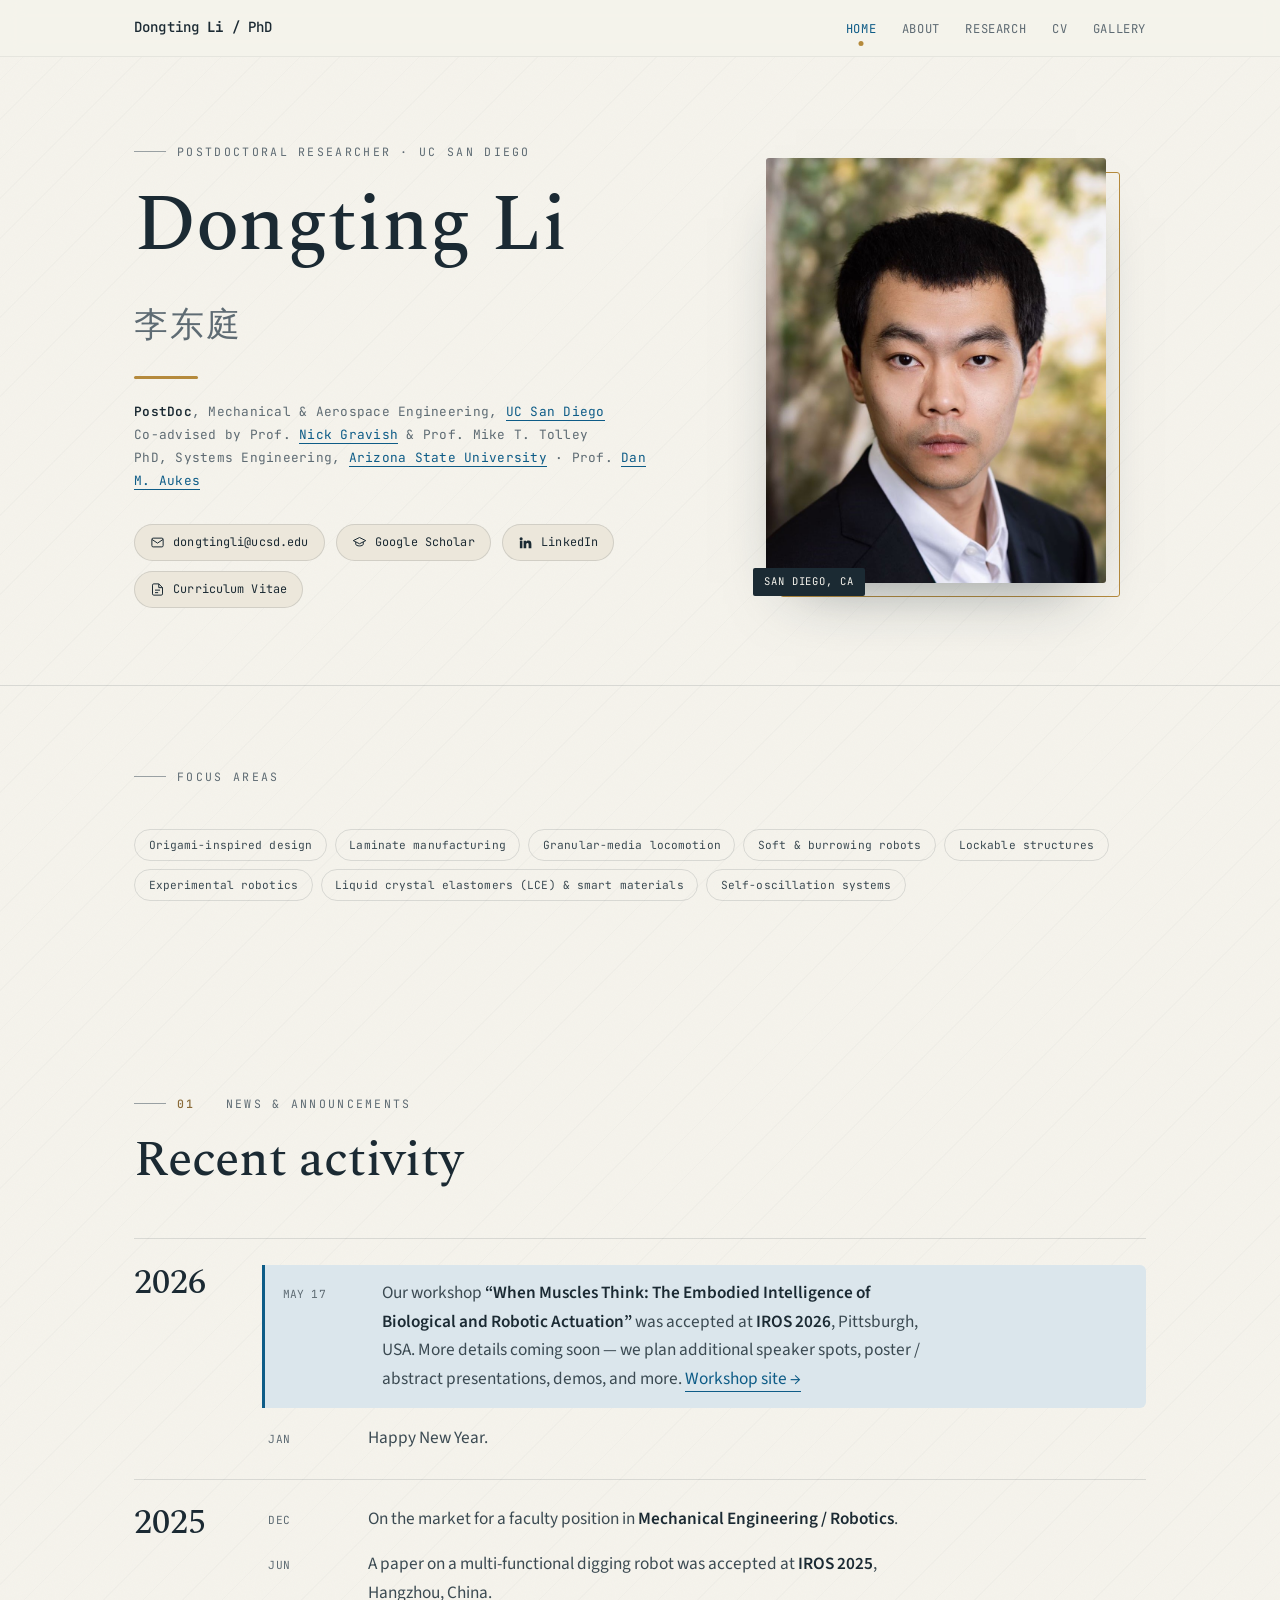
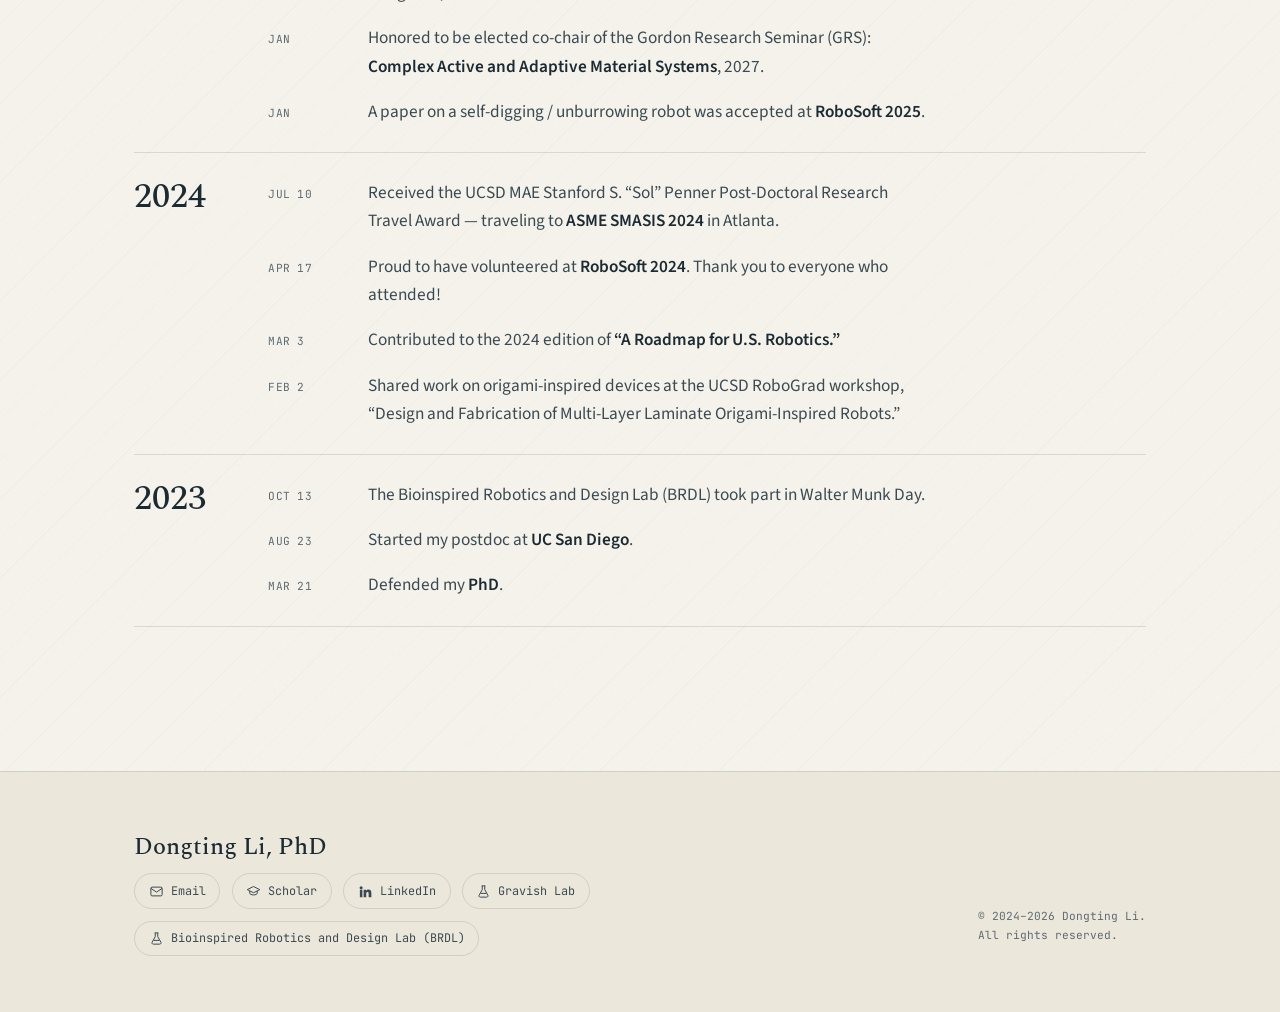
==== index.html @ 8e7f57b6 "Rename footer lab link to full BRDL name Bioinspired Lab -> Bioinspired Robotics and Design Lab (BRD" ====
<!DOCTYPE html>
<html lang="en">
<head>
  <meta charset="UTF-8" />
  <meta name="viewport" content="width=device-width, initial-scale=1.0" />
  <title>Dongting Li, PhD — Roboticist</title>
  <meta name="description" content="Dongting Li — Postdoctoral researcher at UC San Diego working on origami-inspired design, soft robotics, and locomotion in granular media." />
  <link rel="preconnect" href="https://fonts.googleapis.com" />
  <link rel="preconnect" href="https://fonts.gstatic.com" crossorigin />
  <link href="https://fonts.googleapis.com/css2?family=Spectral:wght@400;500;600&family=Source+Sans+3:wght@400;500;600&family=JetBrains+Mono:wght@400;500&display=swap" rel="stylesheet" />
  <link rel="stylesheet" href="css/style.css" />
  <link rel="icon" href="data:image/svg+xml,%3Csvg xmlns='http://www.w3.org/2000/svg' viewBox='0 0 512 512'%3E%3Crect width='512' height='512' fill='%231c2b36'/%3E%3Ctext x='256' y='356' font-family='Arial,Helvetica,sans-serif' font-size='300' font-weight='600' fill='%23b08d4f' text-anchor='middle'%3EDL%3C/text%3E%3C/svg%3E" />
</head>
<body>
  <!-- NAV -->
  <header class="nav">
    <div class="nav__inner">
      <a class="brand" href="index.html">Dongting&nbsp;<b>Li</b>&nbsp;/ PhD</a>
      <button class="nav__toggle" aria-expanded="false" aria-controls="menu">Menu</button>
      <nav>
        <ul class="nav__links" id="menu">
          <li><a href="index.html" aria-current="page">Home</a></li>
          <li><a href="about.html">About</a></li>
          <li><a href="research.html">Research</a></li>
          <li><a href="cv.html">CV</a></li>
          <li><a href="gallery.html">Gallery</a></li>
        </ul>
      </nav>
    </div>
  </header>

  <!-- HERO -->
  <section class="hero wrap">
    <div class="hero__grid">
      <div class="reveal">
        <p class="eyebrow">Postdoctoral Researcher · UC San Diego</p>
        <h1 class="h-xl hero__title">Dongting&nbsp;Li <span class="zh">李东庭</span></h1>
        <p class="hero__role">
          <b>PostDoc</b>, Mechanical &amp; Aerospace Engineering, <a class="link" href="https://ucsd.edu" target="_blank" rel="noopener">UC San Diego</a><br />
          Co-advised by Prof. <a class="link" href="https://gravishlab.ucsd.edu" target="_blank" rel="noopener">Nick Gravish</a> &amp; Prof. Mike T. Tolley<br />
          PhD, Systems Engineering, <a class="link" href="https://asu.edu" target="_blank" rel="noopener">Arizona State University</a> · Prof. <a class="link" href="https://idealab.asu.edu" target="_blank" rel="noopener">Dan M. Aukes</a>
        </p>
        <div class="contacts">
          <a class="chip" href="mailto:dongtingli@ucsd.edu">
            <svg viewBox="0 0 24 24" fill="none" stroke="currentColor" stroke-width="1.6"><rect x="3" y="5" width="18" height="14" rx="2"/><path d="m3 7 9 6 9-6"/></svg>
            dongtingli@ucsd.edu
          </a>
          <a class="chip" href="https://scholar.google.com/citations?user=bqOnpFgAAAAJ&hl=en" target="_blank" rel="noopener">
            <svg viewBox="0 0 24 24" fill="none" stroke="currentColor" stroke-width="1.6"><path d="M12 4 2 9l10 5 10-5-10-5Z"/><path d="M6 11v4c0 1 2.7 2.5 6 2.5s6-1.5 6-2.5v-4"/></svg>
            Google Scholar
          </a>
          <a class="chip" href="https://www.linkedin.com/in/dongtingli/" target="_blank" rel="noopener">
            <svg viewBox="0 0 24 24" fill="currentColor"><path d="M4.98 3.5A2.5 2.5 0 1 0 5 8.5a2.5 2.5 0 0 0 0-5ZM3 9h4v12H3V9Zm6 0h3.8v1.7h.05c.53-1 1.83-2.05 3.77-2.05 4.03 0 4.78 2.65 4.78 6.1V21H17v-5.3c0-1.26-.02-2.9-1.77-2.9-1.77 0-2.04 1.38-2.04 2.8V21H9V9Z"/></svg>
            LinkedIn
          </a>
          <a class="chip" href="cv.html">
            <svg viewBox="0 0 24 24" fill="none" stroke="currentColor" stroke-width="1.6"><path d="M14 3H6a2 2 0 0 0-2 2v14a2 2 0 0 0 2 2h12a2 2 0 0 0 2-2V9z"/><path d="M14 3v6h6M8 13h8M8 17h5"/></svg>
            Curriculum Vitae
          </a>
        </div>
      </div>

      <figure class="portrait reveal">
        <img class="portrait__img" src="assets/portrait.jpg" alt="Portrait of Dongting Li" />
        <figcaption class="portrait__tag">San Diego, CA</figcaption>
      </figure>
    </div>
  </section>

  <hr class="divider" />

  <!-- FOCUS AREAS -->
  <section class="section--tight wrap reveal">
    <p class="eyebrow">Focus areas</p>
    <div class="interests">
      <span class="tag">Origami-inspired design</span>
      <span class="tag">Laminate manufacturing</span>
      <span class="tag">Granular-media locomotion</span>
      <span class="tag">Soft &amp; burrowing robots</span>
      <span class="tag">Lockable structures</span>
      <span class="tag">Experimental robotics</span>
      <span class="tag">Liquid crystal elastomers (LCE) &amp; smart materials</span>
      <span class="tag">Self-oscillation systems</span>
    </div>
  </section>

  <!-- NEWS -->
  <section class="section wrap">
    <div class="shead reveal">
      <p class="eyebrow"><span class="num">01</span>&nbsp;&nbsp;News &amp; announcements</p>
      <h2 class="h-lg">Recent activity</h2>
    </div>

    <div class="news reveal">
      <div class="news__year">
        <div class="news__yr">2026</div>
        <ul class="news__items">
          <li class="news__hi">
            <span class="news__date">May 17</span>
            <p class="news__body">Our workshop <strong>“When Muscles Think: The Embodied Intelligence of Biological and Robotic Actuation”</strong> was accepted at <strong>IROS 2026</strong>, Pittsburgh, USA. More details coming soon — we plan additional speaker spots, poster / abstract presentations, demos, and more. <a class="link" href="https://sites.google.com/ucsd.edu/iros26-ws/home" target="_blank" rel="noopener">Workshop site →</a></p>
          </li>
          <li>
            <span class="news__date">Jan</span>
            <p class="news__body">Happy New Year.</p>
          </li>
        </ul>
      </div>

      <div class="news__year">
        <div class="news__yr">2025</div>
        <ul class="news__items">
          <li>
            <span class="news__date">Dec</span>
            <p class="news__body">On the market for a faculty position in <strong>Mechanical Engineering / Robotics</strong>.</p>
          </li>
          <li>
            <span class="news__date">Jun</span>
            <p class="news__body">A paper on a multi-functional digging robot was accepted at <strong>IROS 2025</strong>, Hangzhou, China.</p>
          </li>
          <li>
            <span class="news__date">Jan</span>
            <p class="news__body">Honored to be elected co-chair of the Gordon Research Seminar (GRS): <strong>Complex Active and Adaptive Material Systems</strong>, 2027.</p>
          </li>
          <li>
            <span class="news__date">Jan</span>
            <p class="news__body">A paper on a self-digging / unburrowing robot was accepted at <strong>RoboSoft 2025</strong>.</p>
          </li>
        </ul>
      </div>

      <div class="news__year">
        <div class="news__yr">2024</div>
        <ul class="news__items">
          <li>
            <span class="news__date">Jul 10</span>
            <p class="news__body">Received the UCSD MAE Stanford S. “Sol” Penner Post-Doctoral Research Travel Award — traveling to <strong>ASME SMASIS 2024</strong> in Atlanta.</p>
          </li>
          <li>
            <span class="news__date">Apr 17</span>
            <p class="news__body">Proud to have volunteered at <strong>RoboSoft 2024</strong>. Thank you to everyone who attended!</p>
          </li>
          <li>
            <span class="news__date">Mar 3</span>
            <p class="news__body">Contributed to the 2024 edition of <strong>“A Roadmap for U.S. Robotics.”</strong></p>
          </li>
          <li>
            <span class="news__date">Feb 2</span>
            <p class="news__body">Shared work on origami-inspired devices at the UCSD RoboGrad workshop, “Design and Fabrication of Multi-Layer Laminate Origami-Inspired Robots.”</p>
          </li>
        </ul>
      </div>

      <div class="news__year">
        <div class="news__yr">2023</div>
        <ul class="news__items">
          <li>
            <span class="news__date">Oct 13</span>
            <p class="news__body">The Bioinspired Robotics and Design Lab (BRDL) took part in Walter Munk Day.</p>
          </li>
          <li>
            <span class="news__date">Aug 23</span>
            <p class="news__body">Started my postdoc at <strong>UC San Diego</strong>.</p>
          </li>
          <li>
            <span class="news__date">Mar 21</span>
            <p class="news__body">Defended my <strong>PhD</strong>.</p>
          </li>
        </ul>
      </div>
    </div>
  </section>

  <!-- FOOTER -->
  <footer class="footer">
    <div class="footer__inner">
      <div class="reveal">
        <p class="footer__name">Dongting Li, PhD</p>
        <div class="footer__links">
          <a href="mailto:dongtingli@ucsd.edu"><svg viewBox="0 0 24 24" fill="none" stroke="currentColor" stroke-width="1.6"><rect x="3" y="5" width="18" height="14" rx="2"/><path d="m3 7 9 6 9-6"/></svg>Email</a>
          <a href="https://scholar.google.com/citations?user=bqOnpFgAAAAJ&hl=en" target="_blank" rel="noopener"><svg viewBox="0 0 24 24" fill="none" stroke="currentColor" stroke-width="1.6"><path d="M12 4 2 9l10 5 10-5-10-5Z"/><path d="M6 11v4c0 1 2.7 2.5 6 2.5s6-1.5 6-2.5v-4"/></svg>Scholar</a>
          <a href="https://www.linkedin.com/in/dongtingli/" target="_blank" rel="noopener"><svg viewBox="0 0 24 24" fill="currentColor"><path d="M4.98 3.5A2.5 2.5 0 1 0 5 8.5a2.5 2.5 0 0 0 0-5ZM3 9h4v12H3V9Zm6 0h3.8v1.7h.05c.53-1 1.83-2.05 3.77-2.05 4.03 0 4.78 2.65 4.78 6.1V21H17v-5.3c0-1.26-.02-2.9-1.77-2.9-1.77 0-2.04 1.38-2.04 2.8V21H9V9Z"/></svg>LinkedIn</a>
          <a href="http://gravishlab.ucsd.edu/" target="_blank" rel="noopener"><svg viewBox="0 0 24 24" fill="none" stroke="currentColor" stroke-width="1.6"><path d="M9 3h6M10 3v6l-5 9a2 2 0 0 0 1.8 3h10.4A2 2 0 0 0 19 18l-5-9V3"/><path d="M7.5 15h9"/></svg>Gravish Lab</a>
          <a href="https://sites.google.com/eng.ucsd.edu/bioinspired/" target="_blank" rel="noopener"><svg viewBox="0 0 24 24" fill="none" stroke="currentColor" stroke-width="1.6"><path d="M9 3h6M10 3v6l-5 9a2 2 0 0 0 1.8 3h10.4A2 2 0 0 0 19 18l-5-9V3"/><path d="M7.5 15h9"/></svg>Bioinspired Robotics and Design Lab (BRDL)</a>
        </div>
      </div>
      <p class="footer__meta">© 2024–2026 Dongting Li.<br />All rights reserved.</p>
    </div>
  </footer>

  <script src="js/main.js"></script>
</body>
</html>
---- css/style.css ----
/* =========================================================================
   Dongting Li — personal academic site
   Palette (五行 金水土 · 忌木火):
     纸白 paper · 砂岩 sandstone · 玄墨 ink · 石墨 graphite
     靛青 indigo (interaction only) · 鎏金 gold (rare accent) · 雾蓝 mist
   Type: Spectral (display) · Source Sans 3 (body) · JetBrains Mono (meta)
   ========================================================================= */

:root {
  --paper:      #f5f3ec;   /* 纸白 — warm paper, softer than #fff        */
  --sand:       #ece7db;   /* 砂岩 — section breathing layer             */
  --ink:        #1b2a33;   /* 玄墨 — water-tinged blue-black text        */
  --ink-soft:   #3b4a52;   /* softened ink for body copy                */
  --graphite:   #5e6b73;   /* 石墨 — dates, venues, captions            */
  --indigo:     #0e5c87;   /* 靛青 — the ONLY interactive color         */
  --indigo-deep:#0a4a6d;
  --gold:       #b58a3c;   /* 鎏金 — decorative accent, used sparingly  */
  --gold-ink:   #8a6b38;   /* legible gold for hover text               */
  --mist:       #dbe6ec;   /* 雾蓝 — highlight / quote background        */
  --line:       rgba(27, 42, 51, 0.13);
  --line-soft:  rgba(27, 42, 51, 0.07);
  --fold:       rgba(27, 42, 51, 0.020);
  --nav-bg:     rgba(245, 243, 236, 0.82);
  --shadow:     rgba(27, 42, 51, 0.50);

  --maxw: 1140px;
  --gut: clamp(1.25rem, 5vw, 4rem);

  --f-display: "Spectral", Georgia, "Times New Roman", serif;
  --f-body: "Source Sans 3", -apple-system, BlinkMacSystemFont, system-ui, sans-serif;
  --f-mono: "JetBrains Mono", "SFMono-Regular", Consolas, monospace;
  --f-fangsong: "STFangsong", "STFangSong", "FangSong", "仿宋", "FangSong_GB2312", "KaiTi", serif;

  --ease: cubic-bezier(0.22, 1, 0.36, 1);
}

@media (prefers-color-scheme: dark) {
  :root {
    --paper:      #141d24;   /* deep water blue base, not pure black */
    --sand:       #1b2833;
    --ink:        #e8e6e0;   /* warm gray-white */
    --ink-soft:   #c4c8c9;
    --graphite:   #93a1a8;
    --indigo:     #6b9bbf;   /* brightened */
    --indigo-deep:#8fb7d4;
    --gold:       #c6a24e;
    --gold-ink:   #d4b46a;
    --mist:       #1f303b;
    --line:       rgba(232, 230, 224, 0.15);
    --line-soft:  rgba(232, 230, 224, 0.07);
    --fold:       rgba(232, 230, 224, 0.028);
    --nav-bg:     rgba(20, 29, 36, 0.82);
    --shadow:     rgba(0, 0, 0, 0.6);
  }
}

/* ----- Reset-ish ----- */
* { box-sizing: border-box; }
html { scroll-behavior: smooth; -webkit-text-size-adjust: 100%; }
body {
  margin: 0;
  background-color: var(--paper);
  background-image:
    repeating-linear-gradient(135deg, var(--fold) 0 1px, transparent 1px 28px),
    url("data:image/svg+xml,%3Csvg xmlns='http://www.w3.org/2000/svg' width='140' height='140'%3E%3Cfilter id='n'%3E%3CfeTurbulence type='fractalNoise' baseFrequency='0.9' numOctaves='2' stitchTiles='stitch'/%3E%3C/filter%3E%3Crect width='100%25' height='100%25' filter='url(%23n)' opacity='0.022'/%3E%3C/svg%3E");
  color: var(--ink);
  font-family: var(--f-body);
  font-size: clamp(1rem, 0.5vw + 0.92rem, 1.08rem);
  line-height: 1.65;
  font-weight: 400;
  -webkit-font-smoothing: antialiased;
  text-rendering: optimizeLegibility;
}

img { max-width: 100%; display: block; }
a { color: inherit; }

::selection { background: var(--indigo); color: #fff; }

/* ----- Layout helpers ----- */
.wrap { max-width: var(--maxw); margin-inline: auto; padding-inline: var(--gut); }
.section { padding-block: clamp(3.5rem, 9vw, 7rem); }
.section--tight { padding-block: clamp(2.5rem, 6vw, 4.5rem); }

/* ----- Typography ----- */
h1, h2, h3, h4 { font-family: var(--f-display); font-weight: 500; line-height: 1.08; letter-spacing: -0.005em; margin: 0; color: var(--ink); }
.h-xl { font-size: clamp(2.7rem, 7vw, 5rem); font-weight: 500; }
.h-lg { font-size: clamp(2rem, 4.5vw, 3.1rem); }
.h-md { font-size: clamp(1.45rem, 3vw, 2rem); }
p { margin: 0 0 1.1em; max-width: 66ch; }
strong { font-weight: 600; color: var(--ink); }
em { font-style: italic; }

.eyebrow {
  font-family: var(--f-mono);
  font-size: 0.72rem;
  letter-spacing: 0.2em;
  text-transform: uppercase;
  color: var(--graphite);
  display: inline-flex;
  align-items: center;
  gap: 0.7rem;
  margin: 0 0 1.3rem;
}
.eyebrow::before {
  content: "";
  width: 2rem; height: 1px;
  background: var(--graphite);
  opacity: 0.6;
  display: inline-block;
}
.eyebrow .num { color: var(--gold-ink); font-weight: 500; }

.lede { font-size: clamp(1.12rem, 1.3vw, 1.35rem); color: var(--ink-soft); line-height: 1.55; }

/* ----- Inline links (content) — 靛青 ----- */
.link {
  color: var(--indigo);
  text-decoration: none;
  background-image: linear-gradient(currentColor, currentColor);
  background-size: 100% 1px;
  background-repeat: no-repeat;
  background-position: 0 100%;
  transition: color 0.2s, background-size 0.35s var(--ease);
  padding-bottom: 1px;
}
.link:hover { color: var(--gold-ink); background-size: 0 1px; }

/* =========================================================================
   Navigation
   ========================================================================= */
.nav {
  position: sticky; top: 0; z-index: 50;
  backdrop-filter: saturate(140%) blur(10px);
  background: var(--nav-bg);
  border-bottom: 1px solid var(--line-soft);
}
.nav__inner {
  max-width: var(--maxw); margin-inline: auto;
  padding: 0.85rem var(--gut);
  display: flex; align-items: center; justify-content: space-between; gap: 1rem;
}
.brand {
  font-family: var(--f-mono);
  font-size: 0.88rem; letter-spacing: 0.01em; text-decoration: none;
  color: var(--ink); font-weight: 500; white-space: nowrap;
}
.brand b { color: var(--ink); font-weight: 700; }
.nav__links { display: flex; align-items: center; gap: clamp(0.6rem, 2vw, 2rem); list-style: none; margin: 0; padding: 0; }
.nav__links a {
  font-family: var(--f-mono);
  font-size: 0.76rem; letter-spacing: 0.05em; text-transform: uppercase;
  text-decoration: none; color: var(--graphite);
  padding: 0.35rem 0; position: relative;
  transition: color 0.2s;
}
.nav__links a::after {
  content: ""; position: absolute; left: 0; bottom: -1px; height: 1.5px; width: 0;
  background: var(--indigo); transition: width 0.3s var(--ease);
}
.nav__links a:hover { color: var(--ink); }
.nav__links a:hover::after { width: 100%; }
.nav__links a[aria-current="page"] { color: var(--indigo); }
.nav__links a[aria-current="page"]::after {
  width: 5px; height: 5px; border-radius: 50%; left: 50%; bottom: -4px;
  transform: translateX(-50%); background: var(--gold);
}

.nav__toggle {
  display: none; background: none; border: 1px solid var(--line);
  border-radius: 6px; padding: 0.4rem 0.55rem; cursor: pointer; color: var(--ink);
  font-family: var(--f-mono); font-size: 0.73rem;
}

@media (max-width: 680px) {
  .nav__toggle { display: inline-block; }
  .nav__links {
    position: absolute; top: 100%; right: var(--gut); left: var(--gut);
    flex-direction: column; align-items: flex-start; gap: 0;
    background: var(--sand); border: 1px solid var(--line);
    border-radius: 10px; padding: 0.4rem;
    box-shadow: 0 20px 40px -20px var(--shadow);
    transform-origin: top; transform: scaleY(0); opacity: 0;
    transition: transform 0.25s var(--ease), opacity 0.2s;
  }
  .nav__links.open { transform: scaleY(1); opacity: 1; }
  .nav__links a { width: 100%; padding: 0.7rem 0.6rem; font-size: 0.82rem; }
  .nav__links a::after { display: none; }
}

/* =========================================================================
   Hero
   ========================================================================= */
.hero { padding-top: clamp(2.5rem, 6vw, 5rem); padding-bottom: clamp(2.5rem, 6vw, 5rem); }
.hero__grid {
  display: grid; gap: clamp(2rem, 5vw, 4.5rem);
  grid-template-columns: 1.35fr 1fr; align-items: center;
}
.hero__title { margin-bottom: 1.3rem; }
.hero__title::after {
  content: ""; display: block; width: 64px; height: 3px;
  background: var(--gold); border-radius: 2px; margin-top: 1.3rem;
}
.hero__title .zh { font-size: 0.42em; color: var(--graphite); font-family: var(--f-fangsong); font-weight: 400; letter-spacing: 0.06em; white-space: nowrap; }
.fs { font-family: var(--f-fangsong); font-style: normal; }
.hero__role {
  font-family: var(--f-mono); font-size: 0.8rem; letter-spacing: 0.02em;
  color: var(--graphite); margin-bottom: 1.6rem; line-height: 1.8;
}
.hero__role b { color: var(--ink); font-weight: 600; }

/* portrait frame with gold offset */
.portrait {
  position: relative; align-self: center; justify-self: end;
  max-width: 340px; width: 100%;
}
.portrait__img {
  width: 100%; aspect-ratio: 4/5; object-fit: cover;
  border-radius: 3px;
  box-shadow: 0 30px 60px -30px var(--shadow);
  filter: saturate(1.01);
}
.portrait::before {
  content: ""; position: absolute; inset: 14px -14px -14px 14px;
  border: 1px solid var(--gold); border-radius: 3px; z-index: -1;
}
.portrait__tag {
  position: absolute; bottom: -0.8rem; left: -0.8rem;
  background: var(--ink); color: var(--paper);
  font-family: var(--f-mono); font-size: 0.66rem; letter-spacing: 0.08em;
  padding: 0.35rem 0.7rem; text-transform: uppercase; border-radius: 2px;
}

/* quick contact row */
.contacts { display: flex; flex-wrap: wrap; gap: 0.6rem 0.7rem; margin-top: 2rem; }
.chip {
  display: inline-flex; align-items: center; gap: 0.5rem;
  font-family: var(--f-mono); font-size: 0.74rem; letter-spacing: 0.01em;
  text-decoration: none; color: var(--ink);
  border: 1px solid var(--line); border-radius: 100px;
  padding: 0.5rem 0.95rem; background: var(--sand);
  transition: transform 0.2s var(--ease), border-color 0.2s, color 0.2s;
}
.chip:hover { transform: translateY(-2px); border-color: var(--indigo); color: var(--indigo); }
.chip svg { width: 15px; height: 15px; }

@media (max-width: 820px) {
  .hero__grid { grid-template-columns: 1fr; }
  .portrait { justify-self: start; order: -1; max-width: 260px; }
}

/* =========================================================================
   Section header block
   ========================================================================= */
.shead { margin-bottom: clamp(2rem, 4vw, 3.2rem); max-width: 60ch; }

/* =========================================================================
   News / timeline
   ========================================================================= */
.news { display: grid; gap: 0; }
.news__year {
  display: grid; grid-template-columns: 6rem 1fr; gap: clamp(1rem, 3vw, 2.5rem);
  padding-block: 1.6rem; border-top: 1px solid var(--line);
}
.news__year:last-child { border-bottom: 1px solid var(--line); }
.news__yr {
  font-family: var(--f-display); font-size: clamp(1.6rem, 3vw, 2.2rem); font-weight: 500;
  color: var(--ink); line-height: 1;
}
.news__items { list-style: none; margin: 0; padding: 0; display: grid; gap: 1.05rem; }
.news__items li { display: grid; grid-template-columns: 5.2rem 1fr; gap: 1rem; align-items: baseline; }
.news__date {
  font-family: var(--f-mono); font-size: 0.7rem; letter-spacing: 0.02em;
  color: var(--graphite); text-transform: uppercase; padding-top: 0.15rem;
}
.news__body { margin: 0; max-width: 62ch; color: var(--ink-soft); }
.news__body strong { color: var(--ink); }
/* 雾蓝 highlight for a featured item */
.news__hi {
  background: var(--mist); border-left: 3px solid var(--indigo);
  border-radius: 0 6px 6px 0; padding: 0.9rem 1.1rem !important;
  margin-left: -0.4rem;
}
.news__hi .news__date { padding-top: 0; }
@media (max-width: 560px) {
  .news__year { grid-template-columns: 1fr; gap: 0.9rem; }
  .news__items li { grid-template-columns: 1fr; gap: 0.15rem; }
}

/* =========================================================================
   Research projects
   ========================================================================= */
.projects { display: grid; gap: clamp(2.5rem, 5vw, 4.5rem); }
.project {
  display: grid; grid-template-columns: 1.05fr 1fr; gap: clamp(1.5rem, 4vw, 3.5rem);
  align-items: center;
}
.project:nth-child(even) .project__media { order: 2; }
.project__media {
  position: relative; border-radius: 4px; overflow: hidden;
  background: var(--sand); border: 1px solid var(--line);
  box-shadow: 0 24px 50px -34px var(--shadow);
}
.project__media img { width: 100%; aspect-ratio: 16/10; object-fit: cover; transition: transform 0.7s var(--ease); }
.project:hover .project__media img { transform: scale(1.035); }
.project__media--empty {
  aspect-ratio: 16/10; display: grid; place-items: center;
  background:
    repeating-linear-gradient(45deg, var(--line-soft) 0 1px, transparent 1px 12px), var(--sand);
}
.project__media--empty span {
  font-family: var(--f-mono); font-size: 0.7rem; letter-spacing: 0.08em;
  text-transform: uppercase; color: var(--graphite);
  border: 1px dashed var(--line); border-radius: 100px; padding: 0.4rem 0.9rem; background: var(--paper);
}
.project__span {
  font-family: var(--f-mono); font-size: 0.7rem; letter-spacing: 0.1em;
  text-transform: uppercase; color: var(--graphite); margin-bottom: 0.7rem; display: block;
}
.project__title { margin-bottom: 0.7rem; }
.project__desc { color: var(--ink-soft); margin-bottom: 0.9rem; }
.project__more {
  font-family: var(--f-mono); font-size: 0.74rem; letter-spacing: 0.02em;
  text-decoration: none; color: var(--indigo); display: inline-flex; gap: 0.4rem; align-items: center;
  transition: color 0.2s;
}
.project__more::after { content: "→"; transition: transform 0.25s var(--ease); }
.project__more:hover { color: var(--gold-ink); }
.project__more:hover::after { transform: translateX(4px); }
@media (max-width: 780px) {
  .project { grid-template-columns: 1fr; gap: 1.3rem; }
  .project:nth-child(even) .project__media { order: 0; }
}

/* =========================================================================
   About page
   ========================================================================= */
.about__grid { display: grid; grid-template-columns: 1fr 1.4fr; gap: clamp(2rem, 5vw, 4rem); align-items: start; }
.about__media { position: relative; }
.about__media img { width: 100%; border-radius: 4px; box-shadow: 0 26px 55px -34px var(--shadow); }
.about__card {
  background: var(--sand); border: 1px solid var(--line); border-radius: 6px;
  padding: 1.4rem 1.5rem; margin-top: 1.2rem;
}
.about__card h4 { font-family: var(--f-mono); font-size: 0.7rem; letter-spacing: 0.13em; text-transform: uppercase; color: var(--graphite); margin-bottom: 0.8rem; font-weight: 500; }
.factlist { list-style: none; margin: 0; padding: 0; display: grid; gap: 0.7rem; }
.factlist li { display: grid; grid-template-columns: 1.2rem 1fr; gap: 0.6rem; font-size: 0.95rem; color: var(--ink-soft); }
.factlist li span:first-child { color: var(--gold-ink); }
.factlist li b { color: var(--ink); font-weight: 600; }
.interests { display: flex; flex-wrap: wrap; gap: 0.5rem; margin-top: 1.4rem; }
.tag {
  font-family: var(--f-mono); font-size: 0.7rem; letter-spacing: 0.01em;
  border: 1px solid var(--line); border-radius: 100px; padding: 0.35rem 0.85rem; color: var(--ink-soft);
}

@media (max-width: 780px) { .about__grid { grid-template-columns: 1fr; } }

/* =========================================================================
   CV page
   ========================================================================= */
.cv { display: grid; gap: clamp(2.4rem, 5vw, 3.6rem); }
.cv__block { display: grid; grid-template-columns: 12rem 1fr; gap: clamp(1rem, 3vw, 2.5rem); }
.cv__label {
  font-family: var(--f-mono); font-size: 0.73rem; letter-spacing: 0.12em;
  text-transform: uppercase; color: var(--ink); padding-top: 0.35rem; font-weight: 500;
  align-self: start; position: sticky; top: 5rem;
}
.cv__label::before {
  content: ""; display: block; width: 22px; height: 2px; background: var(--gold);
  margin-bottom: 0.6rem;
}
.cv__items { display: grid; gap: 1.4rem; margin: 0; padding: 0; }
.entry { display: grid; gap: 0.15rem; }
.entry__top { display: flex; flex-wrap: wrap; justify-content: space-between; gap: 0.4rem 1rem; align-items: baseline; }
.entry__role { font-family: var(--f-display); font-size: 1.2rem; font-weight: 500; color: var(--ink); }
.entry__when { font-family: var(--f-mono); font-size: 0.72rem; color: var(--graphite); letter-spacing: 0.01em; white-space: nowrap; }
.entry__meta { color: var(--ink-soft); font-size: 0.95rem; }
.entry__note { color: var(--graphite); font-size: 0.9rem; }

/* publications */
.pubs { list-style: none; margin: 0; padding: 0; display: grid; gap: 0.2rem; }
.pubs li {
  display: grid; grid-template-columns: 3.2rem 1fr; gap: 0.6rem;
  padding: 0.85rem 0.6rem; border-radius: 5px;
  border-bottom: 1px solid var(--line-soft);
  transition: background 0.25s;
}
.pubs li:hover { background: var(--sand); }
.pubs .tagcol { font-family: var(--f-mono); font-size: 0.7rem; color: var(--graphite); padding-top: 0.2rem; letter-spacing: 0.02em; }
.pubs .cite { margin: 0; color: var(--ink-soft); font-size: 0.96rem; line-height: 1.5; max-width: none; }
.pubs .cite b { color: var(--ink); }
.pubs .cite .venue { font-style: italic; color: var(--ink); }
.pubs .cite .status { color: var(--graphite); font-family: var(--f-mono); font-size: 0.76rem; }

@media (max-width: 680px) {
  .cv__block { grid-template-columns: 1fr; gap: 0.9rem; }
  .cv__label { position: static; }
}
.simple { list-style: none; margin: 0; padding: 0; display: grid; gap: 0.6rem; }
.simple li { display: grid; grid-template-columns: 1fr auto; gap: 0.5rem 1rem; align-items: baseline; padding-bottom: 0.5rem; border-bottom: 1px solid var(--line-soft); color: var(--ink-soft); }
.simple li span { font-family: var(--f-mono); font-size: 0.7rem; color: var(--graphite); white-space: nowrap; }

/* =========================================================================
   Gallery
   ========================================================================= */
.gallery { columns: 3 260px; column-gap: 1rem; }
.gitem {
  break-inside: avoid; margin-bottom: 1rem; position: relative;
  border-radius: 4px; overflow: hidden; background: var(--sand);
  border: 1px solid var(--line); cursor: default;
}
.gitem img { width: 100%; transition: transform 0.7s var(--ease); }
.gitem:hover img { transform: scale(1.05); }
.gitem figcaption {
  position: absolute; inset: auto 0 0 0;
  padding: 1.6rem 0.9rem 0.75rem; margin: 0;
  font-family: var(--f-mono); font-size: 0.7rem; line-height: 1.45; letter-spacing: 0.005em;
  color: #fff;
  background: linear-gradient(transparent, rgba(10, 15, 20, 0.86));
  transform: translateY(0.6rem); opacity: 0;
  transition: transform 0.4s var(--ease), opacity 0.35s;
}
.gitem:hover figcaption, .gitem:focus-within figcaption { transform: translateY(0); opacity: 1; }
@media (hover: none) {
  .gitem figcaption { transform: none; opacity: 1; }
}

/* =========================================================================
   Footer
   ========================================================================= */
.footer { border-top: 1px solid var(--line); margin-top: 2rem; background: var(--sand); }
.footer__inner {
  max-width: var(--maxw); margin-inline: auto; padding: clamp(2.5rem, 5vw, 3.5rem) var(--gut);
  display: grid; grid-template-columns: 1fr auto; gap: 1.5rem 2rem; align-items: end;
}
.footer__name { font-family: var(--f-display); font-size: 1.5rem; font-weight: 500; margin-bottom: 0.4rem; }
.footer__links { display: flex; flex-wrap: wrap; gap: 0.7rem; }
.footer__links a {
  display: inline-flex; align-items: center; gap: 0.45rem;
  font-family: var(--f-mono); font-size: 0.74rem; text-decoration: none; color: var(--ink-soft);
  border: 1px solid var(--line); border-radius: 100px; padding: 0.45rem 0.85rem;
  transition: color 0.2s, border-color 0.2s, transform 0.2s var(--ease);
}
.footer__links a:hover { color: var(--indigo); border-color: var(--indigo); transform: translateY(-2px); }
.footer__links svg { width: 15px; height: 15px; }
.footer__meta { font-family: var(--f-mono); font-size: 0.7rem; color: var(--graphite); }
@media (max-width: 620px) { .footer__inner { grid-template-columns: 1fr; align-items: start; } }

/* =========================================================================
   Scroll reveal
   ========================================================================= */
.reveal { opacity: 0; transform: translateY(22px); transition: opacity 0.7s var(--ease), transform 0.7s var(--ease); }
.reveal.in { opacity: 1; transform: none; }
@media (prefers-reduced-motion: reduce) {
  * { animation: none !important; transition: none !important; scroll-behavior: auto !important; }
  .reveal { opacity: 1; transform: none; }
}

/* utilities */
.divider { height: 1px; background: var(--line); border: 0; margin: 0; }
.center { text-align: center; }
.mt-0 { margin-top: 0; }
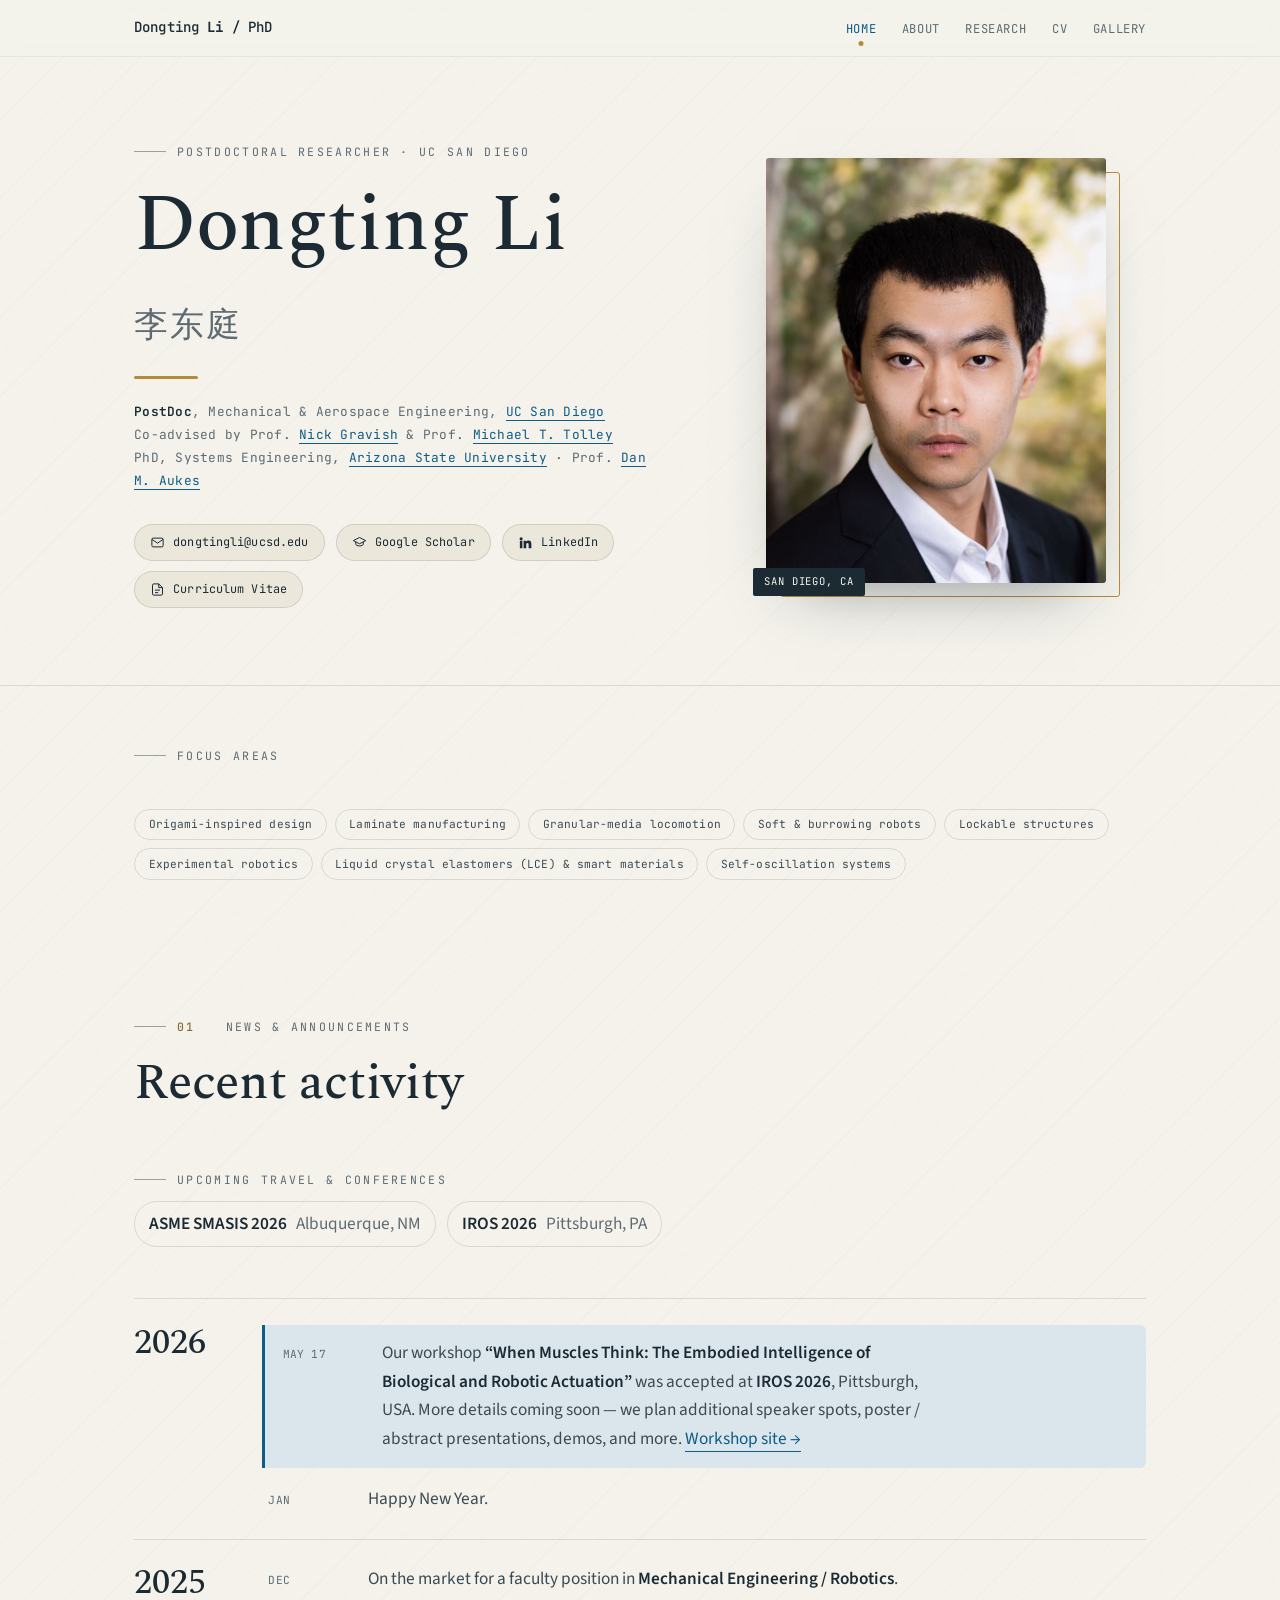
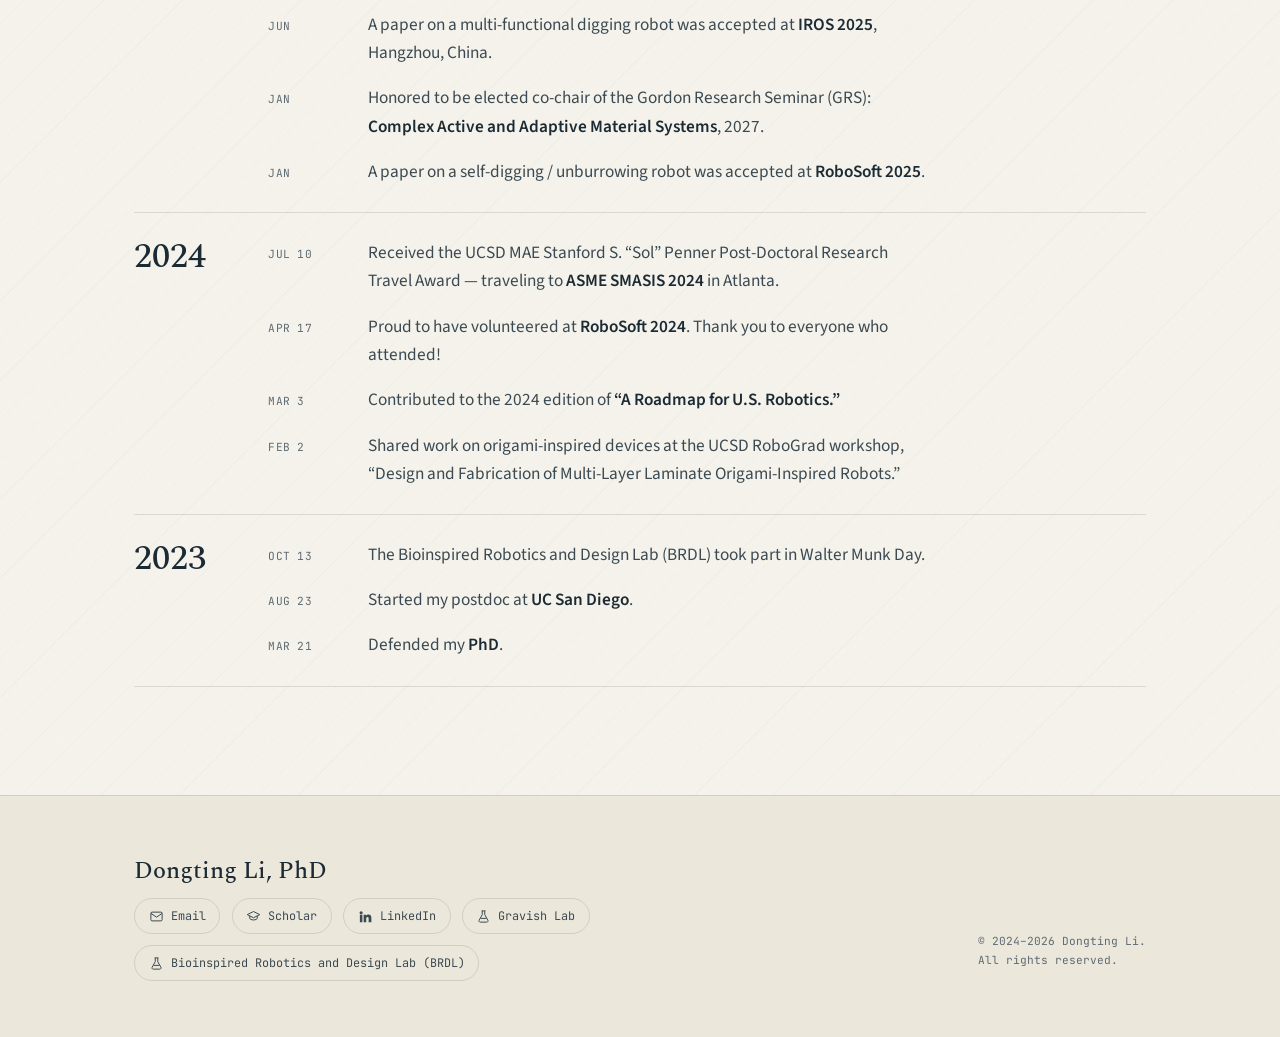
==== commit 7186040c: "feat(site): update profile and travel" ====
--- a/index.html
+++ b/index.html
@@ -1,3 +1,4 @@
+<!-- AMTRL -->
 <!DOCTYPE html>
 <html lang="en">
 <head>
@@ -37,8 +38,8 @@
         <h1 class="h-xl hero__title">Dongting&nbsp;Li <span class="zh">李东庭</span></h1>
         <p class="hero__role">
           <b>PostDoc</b>, Mechanical &amp; Aerospace Engineering, <a class="link" href="https://ucsd.edu" target="_blank" rel="noopener">UC San Diego</a><br />
-          Co-advised by Prof. <a class="link" href="https://gravishlab.ucsd.edu" target="_blank" rel="noopener">Nick Gravish</a> &amp; Prof. Mike T. Tolley<br />
-          PhD, Systems Engineering, <a class="link" href="https://asu.edu" target="_blank" rel="noopener">Arizona State University</a> · Prof. <a class="link" href="https://idealab.asu.edu" target="_blank" rel="noopener">Dan M. Aukes</a>
+          Co-advised by Prof. <a class="link" href="https://gravishlab.ucsd.edu" target="_blank" rel="noopener">Nick Gravish</a> &amp; Prof. <a class="link" href="https://tolley.eng.ucsd.edu/" target="_blank" rel="noopener">Michael T. Tolley</a><br />
+          PhD, Systems Engineering, <a class="link" href="https://asu.edu" target="_blank" rel="noopener">Arizona State University</a> · Prof. <a class="link" href="https://danaukes.com/" target="_blank" rel="noopener">Dan M. Aukes</a>
         </p>
         <div class="contacts">
           <a class="chip" href="mailto:dongtingli@ucsd.edu">
@@ -91,6 +92,14 @@
       <h2 class="h-lg">Recent activity</h2>
     </div>
 
+    <div class="upcoming reveal">
+      <p class="eyebrow">Upcoming travel &amp; conferences</p>
+      <ul class="upcoming__items">
+        <li><strong>ASME SMASIS 2026</strong> <span>Albuquerque, NM</span></li>
+        <li><strong>IROS 2026</strong> <span>Pittsburgh, PA</span></li>
+      </ul>
+    </div>
+
     <div class="news reveal">
       <div class="news__year">
         <div class="news__yr">2026</div>
--- a/css/style.css
+++ b/css/style.css
@@ -79,8 +79,8 @@
 
 /* ----- Layout helpers ----- */
 .wrap { max-width: var(--maxw); margin-inline: auto; padding-inline: var(--gut); }
-.section { padding-block: clamp(3.5rem, 9vw, 7rem); }
-.section--tight { padding-block: clamp(2.5rem, 6vw, 4.5rem); }
+.section { padding-block: clamp(2.5rem, 6vw, 5rem); }
+.section--tight { padding-block: clamp(1.75rem, 4vw, 3.25rem); }
 
 /* ----- Typography ----- */
 h1, h2, h3, h4 { font-family: var(--f-display); font-weight: 500; line-height: 1.08; letter-spacing: -0.005em; margin: 0; color: var(--ink); }
@@ -255,6 +255,16 @@
 .shead { margin-bottom: clamp(2rem, 4vw, 3.2rem); max-width: 60ch; }
 
 /* =========================================================================
+   Upcoming travel
+   ========================================================================= */
+.upcoming { margin-bottom: clamp(2rem, 4vw, 3.2rem); }
+.upcoming > .eyebrow { margin-bottom: 0.7rem; }
+.upcoming__items { list-style: none; margin: 0; padding: 0; display: flex; flex-wrap: wrap; gap: 0.65rem; }
+.upcoming__items li { border: 1px solid var(--line); border-radius: 100px; padding: 0.5rem 0.9rem; color: var(--ink-soft); }
+.upcoming__items strong { color: var(--ink); }
+.upcoming__items span { margin-left: 0.35rem; color: var(--graphite); }
+
+/* =========================================================================
    News / timeline
    ========================================================================= */
 .news { display: grid; gap: 0; }
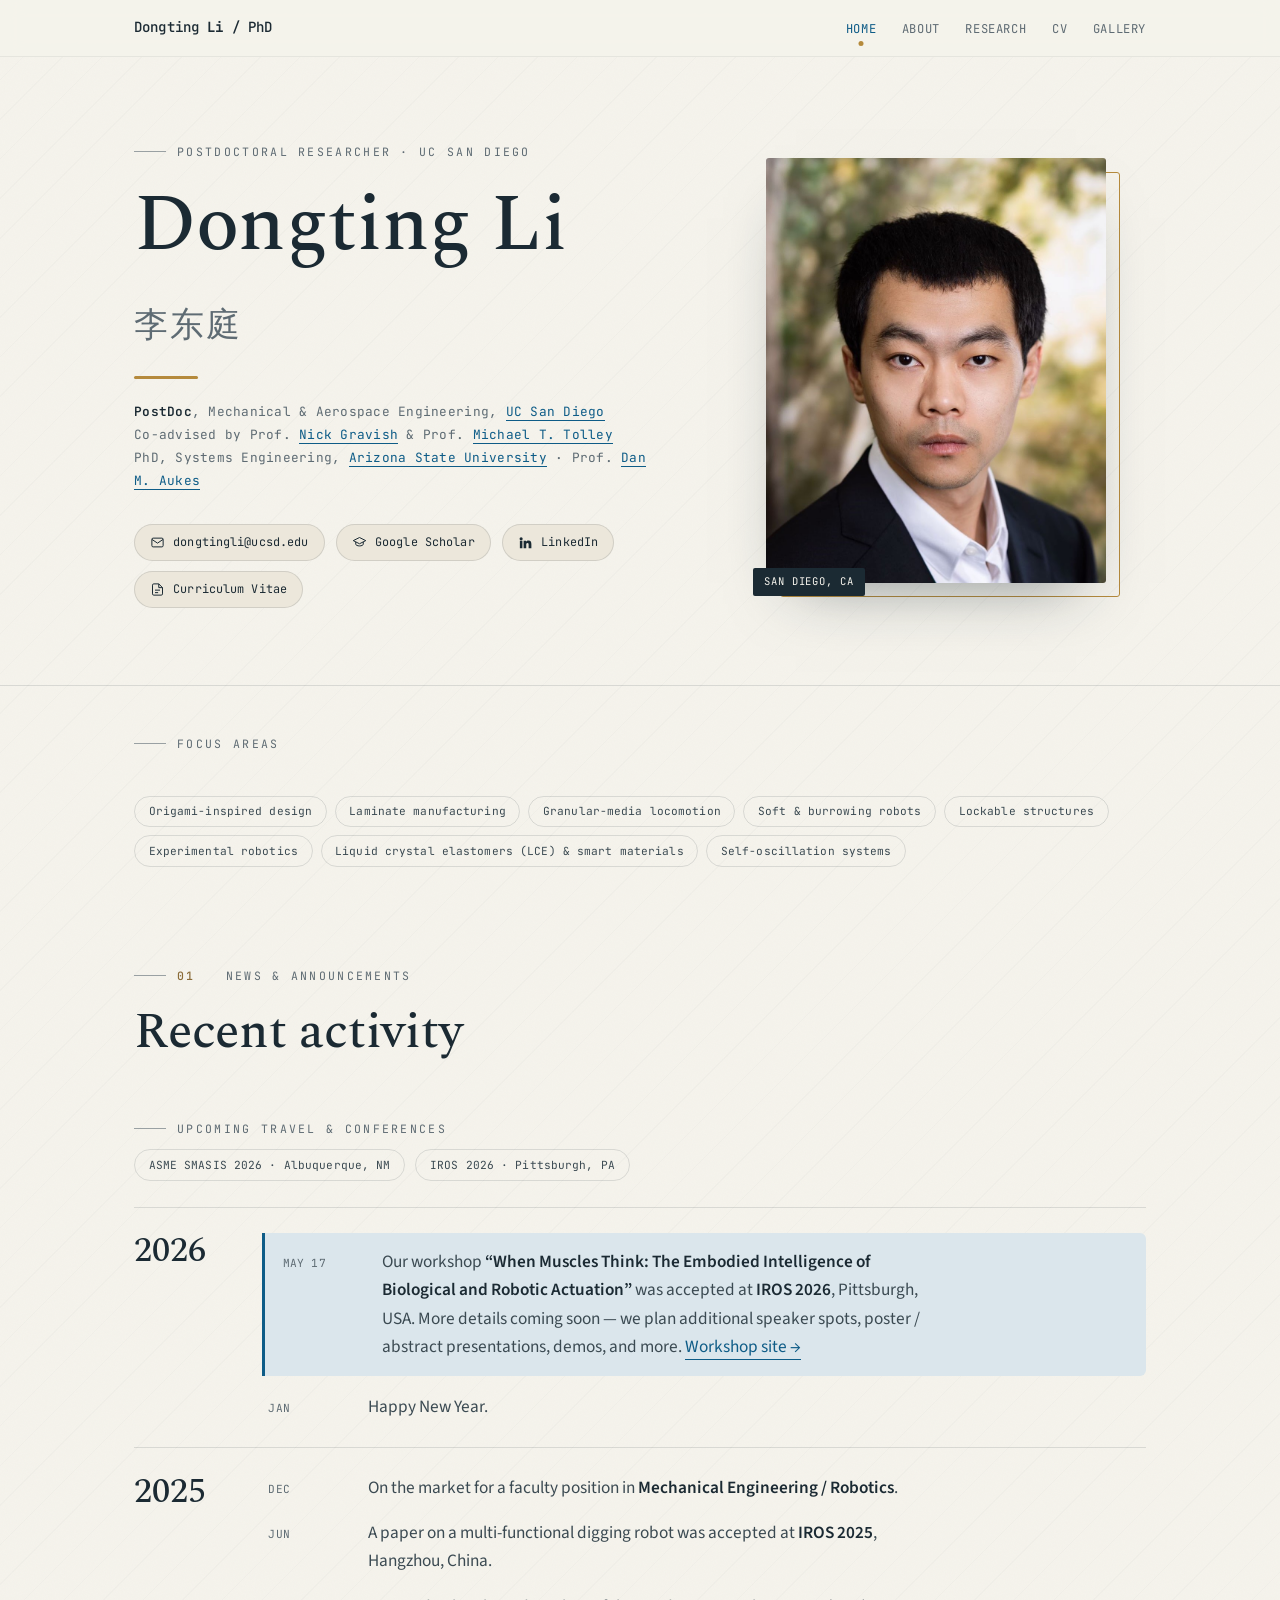
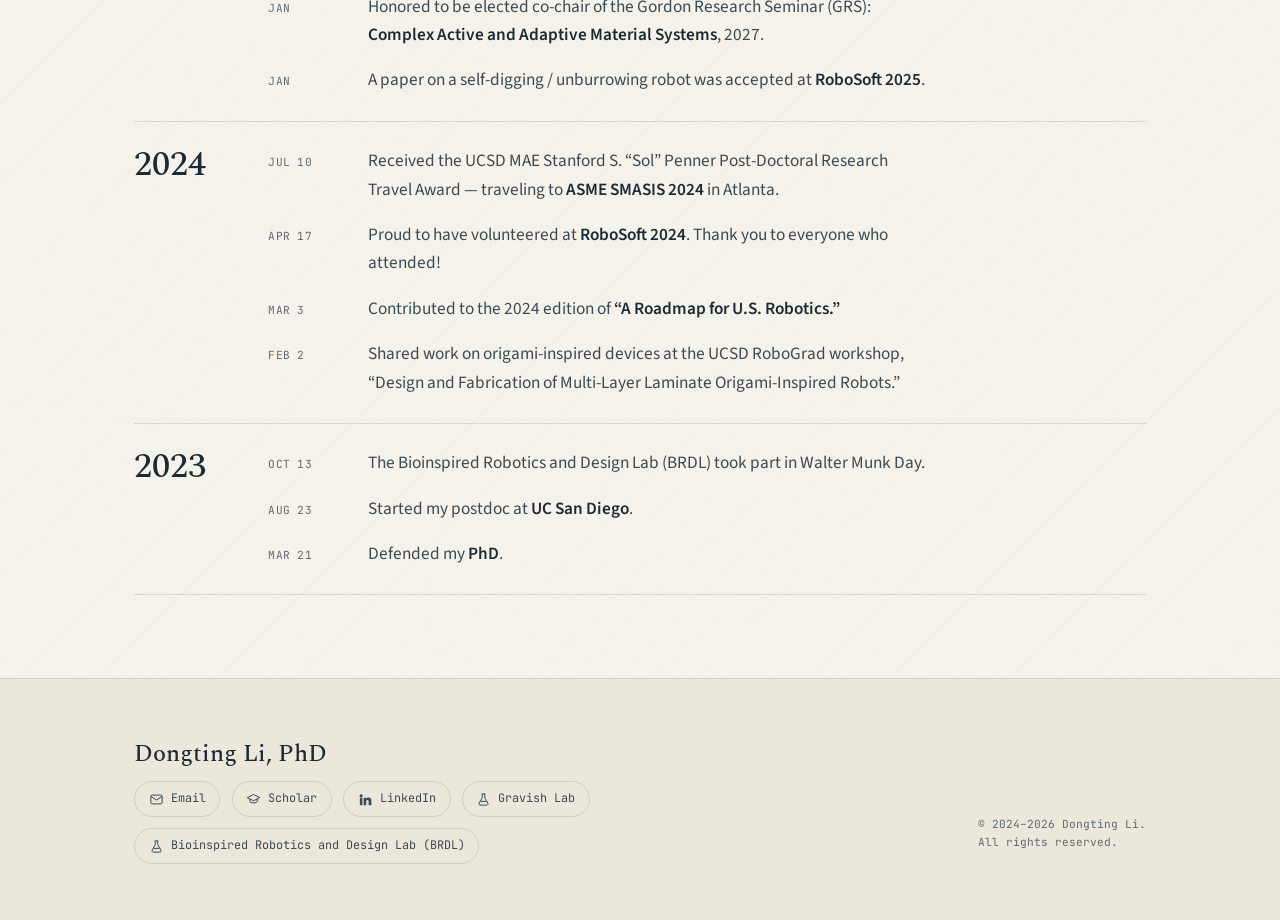
==== commit 516bf737: "style(site): tighten section spacing" ====
--- a/index.html
+++ b/index.html
@@ -95,8 +95,8 @@
     <div class="upcoming reveal">
       <p class="eyebrow">Upcoming travel &amp; conferences</p>
       <ul class="upcoming__items">
-        <li><strong>ASME SMASIS 2026</strong> <span>Albuquerque, NM</span></li>
-        <li><strong>IROS 2026</strong> <span>Pittsburgh, PA</span></li>
+        <li class="tag">ASME SMASIS 2026 · Albuquerque, NM</li>
+        <li class="tag">IROS 2026 · Pittsburgh, PA</li>
       </ul>
     </div>
 
--- a/css/style.css
+++ b/css/style.css
@@ -79,8 +79,8 @@
 
 /* ----- Layout helpers ----- */
 .wrap { max-width: var(--maxw); margin-inline: auto; padding-inline: var(--gut); }
-.section { padding-block: clamp(2.5rem, 6vw, 5rem); }
-.section--tight { padding-block: clamp(1.75rem, 4vw, 3.25rem); }
+.section { padding-block: clamp(1.75rem, 4vw, 3.5rem); }
+.section--tight { padding-block: clamp(1.25rem, 3vw, 2.5rem); }
 
 /* ----- Typography ----- */
 h1, h2, h3, h4 { font-family: var(--f-display); font-weight: 500; line-height: 1.08; letter-spacing: -0.005em; margin: 0; color: var(--ink); }
@@ -257,12 +257,9 @@
 /* =========================================================================
    Upcoming travel
    ========================================================================= */
-.upcoming { margin-bottom: clamp(2rem, 4vw, 3.2rem); }
+.upcoming { margin-bottom: clamp(1.25rem, 2vw, 2rem); }
 .upcoming > .eyebrow { margin-bottom: 0.7rem; }
 .upcoming__items { list-style: none; margin: 0; padding: 0; display: flex; flex-wrap: wrap; gap: 0.65rem; }
-.upcoming__items li { border: 1px solid var(--line); border-radius: 100px; padding: 0.5rem 0.9rem; color: var(--ink-soft); }
-.upcoming__items strong { color: var(--ink); }
-.upcoming__items span { margin-left: 0.35rem; color: var(--graphite); }
 
 /* =========================================================================
    News / timeline
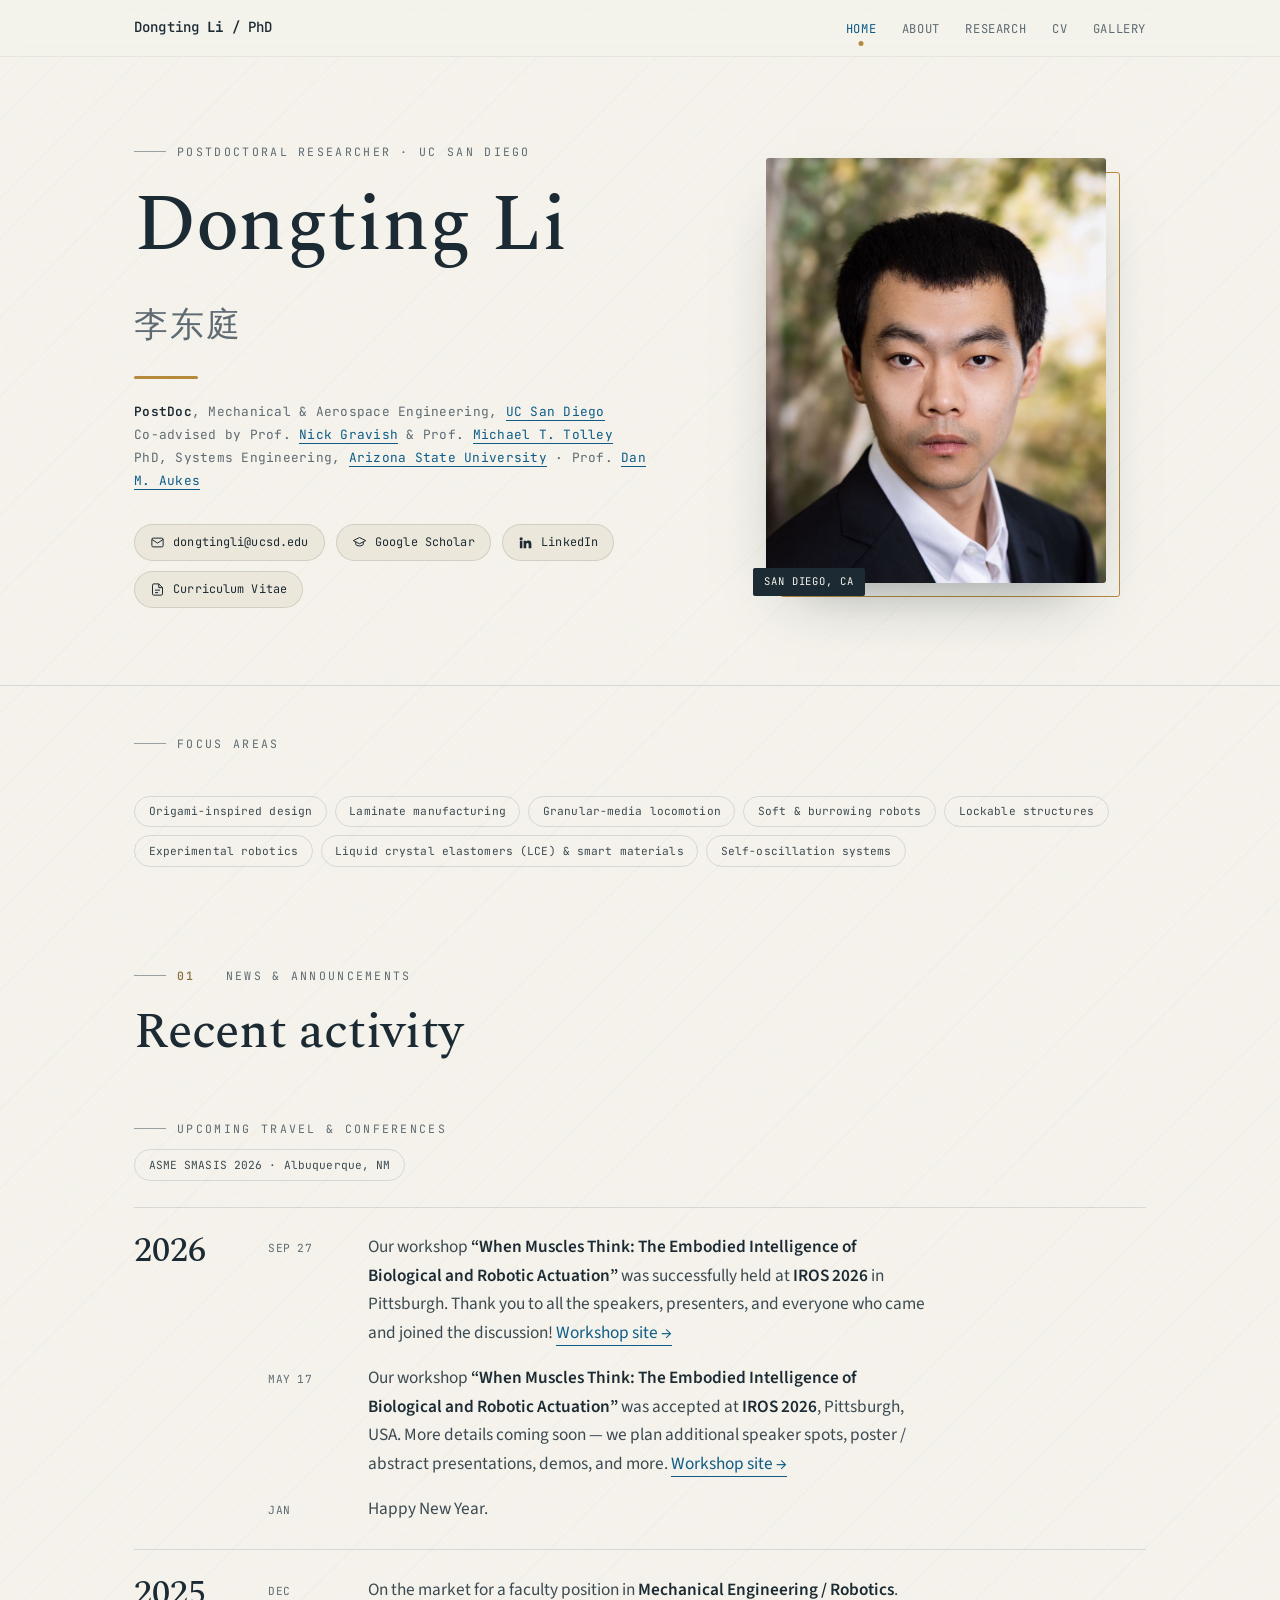
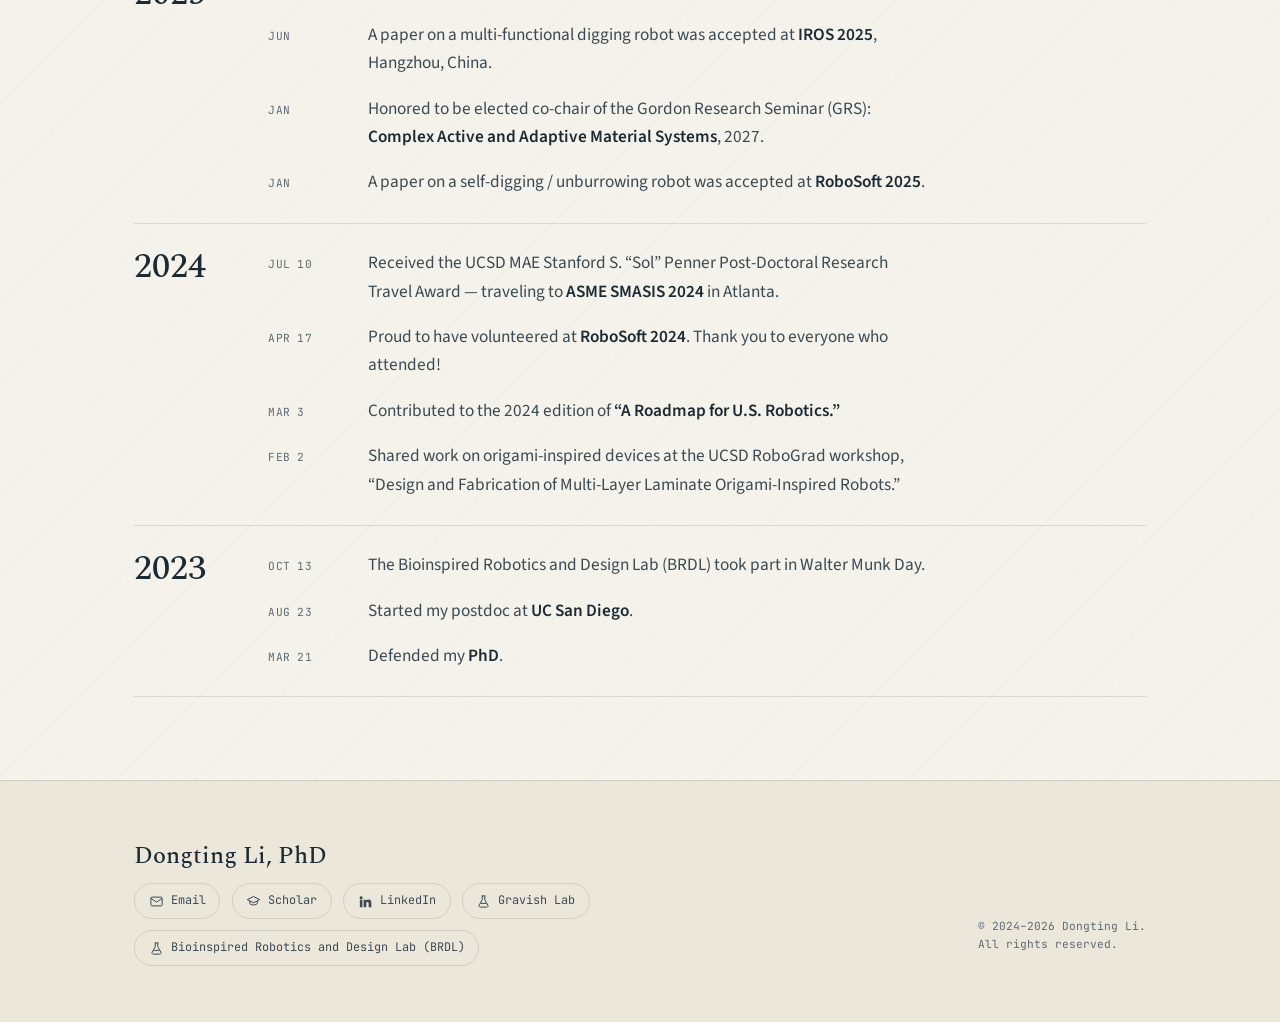
==== commit b6562d4a: "Update news, CV numbering, and service entries Add Sep 27 IROS 2026 workshop recap and drop the May " ====
--- a/index.html
+++ b/index.html
@@ -2,6 +2,14 @@
 <!DOCTYPE html>
 <html lang="en">
 <head>
+  <!-- Google tag (gtag.js) -->
+  <script async src="https://www.googletagmanager.com/gtag/js?id=G-KDKG3YZ0SW"></script>
+  <script>
+    window.dataLayer = window.dataLayer || [];
+    function gtag(){dataLayer.push(arguments);}
+    gtag('js', new Date());
+    gtag('config', 'G-KDKG3YZ0SW');
+  </script>
   <meta charset="UTF-8" />
   <meta name="viewport" content="width=device-width, initial-scale=1.0" />
   <title>Dongting Li, PhD — Roboticist</title>
@@ -96,7 +104,6 @@
       <p class="eyebrow">Upcoming travel &amp; conferences</p>
       <ul class="upcoming__items">
         <li class="tag">ASME SMASIS 2026 · Albuquerque, NM</li>
-        <li class="tag">IROS 2026 · Pittsburgh, PA</li>
       </ul>
     </div>
 
@@ -104,7 +111,11 @@
       <div class="news__year">
         <div class="news__yr">2026</div>
         <ul class="news__items">
-          <li class="news__hi">
+          <li>
+            <span class="news__date">Sep 27</span>
+            <p class="news__body">Our workshop <strong>“When Muscles Think: The Embodied Intelligence of Biological and Robotic Actuation”</strong> was successfully held at <strong>IROS 2026</strong> in Pittsburgh. Thank you to all the speakers, presenters, and everyone who came and joined the discussion! <a class="link" href="https://sites.google.com/ucsd.edu/iros26-ws/home" target="_blank" rel="noopener">Workshop site →</a></p>
+          </li>
+          <li>
             <span class="news__date">May 17</span>
             <p class="news__body">Our workshop <strong>“When Muscles Think: The Embodied Intelligence of Biological and Robotic Actuation”</strong> was accepted at <strong>IROS 2026</strong>, Pittsburgh, USA. More details coming soon — we plan additional speaker spots, poster / abstract presentations, demos, and more. <a class="link" href="https://sites.google.com/ucsd.edu/iros26-ws/home" target="_blank" rel="noopener">Workshop site →</a></p>
           </li>
--- a/css/style.css
+++ b/css/style.css
@@ -310,6 +310,8 @@
 }
 .project__media img { width: 100%; aspect-ratio: 16/10; object-fit: cover; transition: transform 0.7s var(--ease); }
 .project:hover .project__media img { transform: scale(1.035); }
+.project__media--contain img { display: block; aspect-ratio: auto; object-fit: contain; }
+.project:hover .project__media--contain img { transform: none; }
 .project__media--empty {
   aspect-ratio: 16/10; display: grid; place-items: center;
   background:
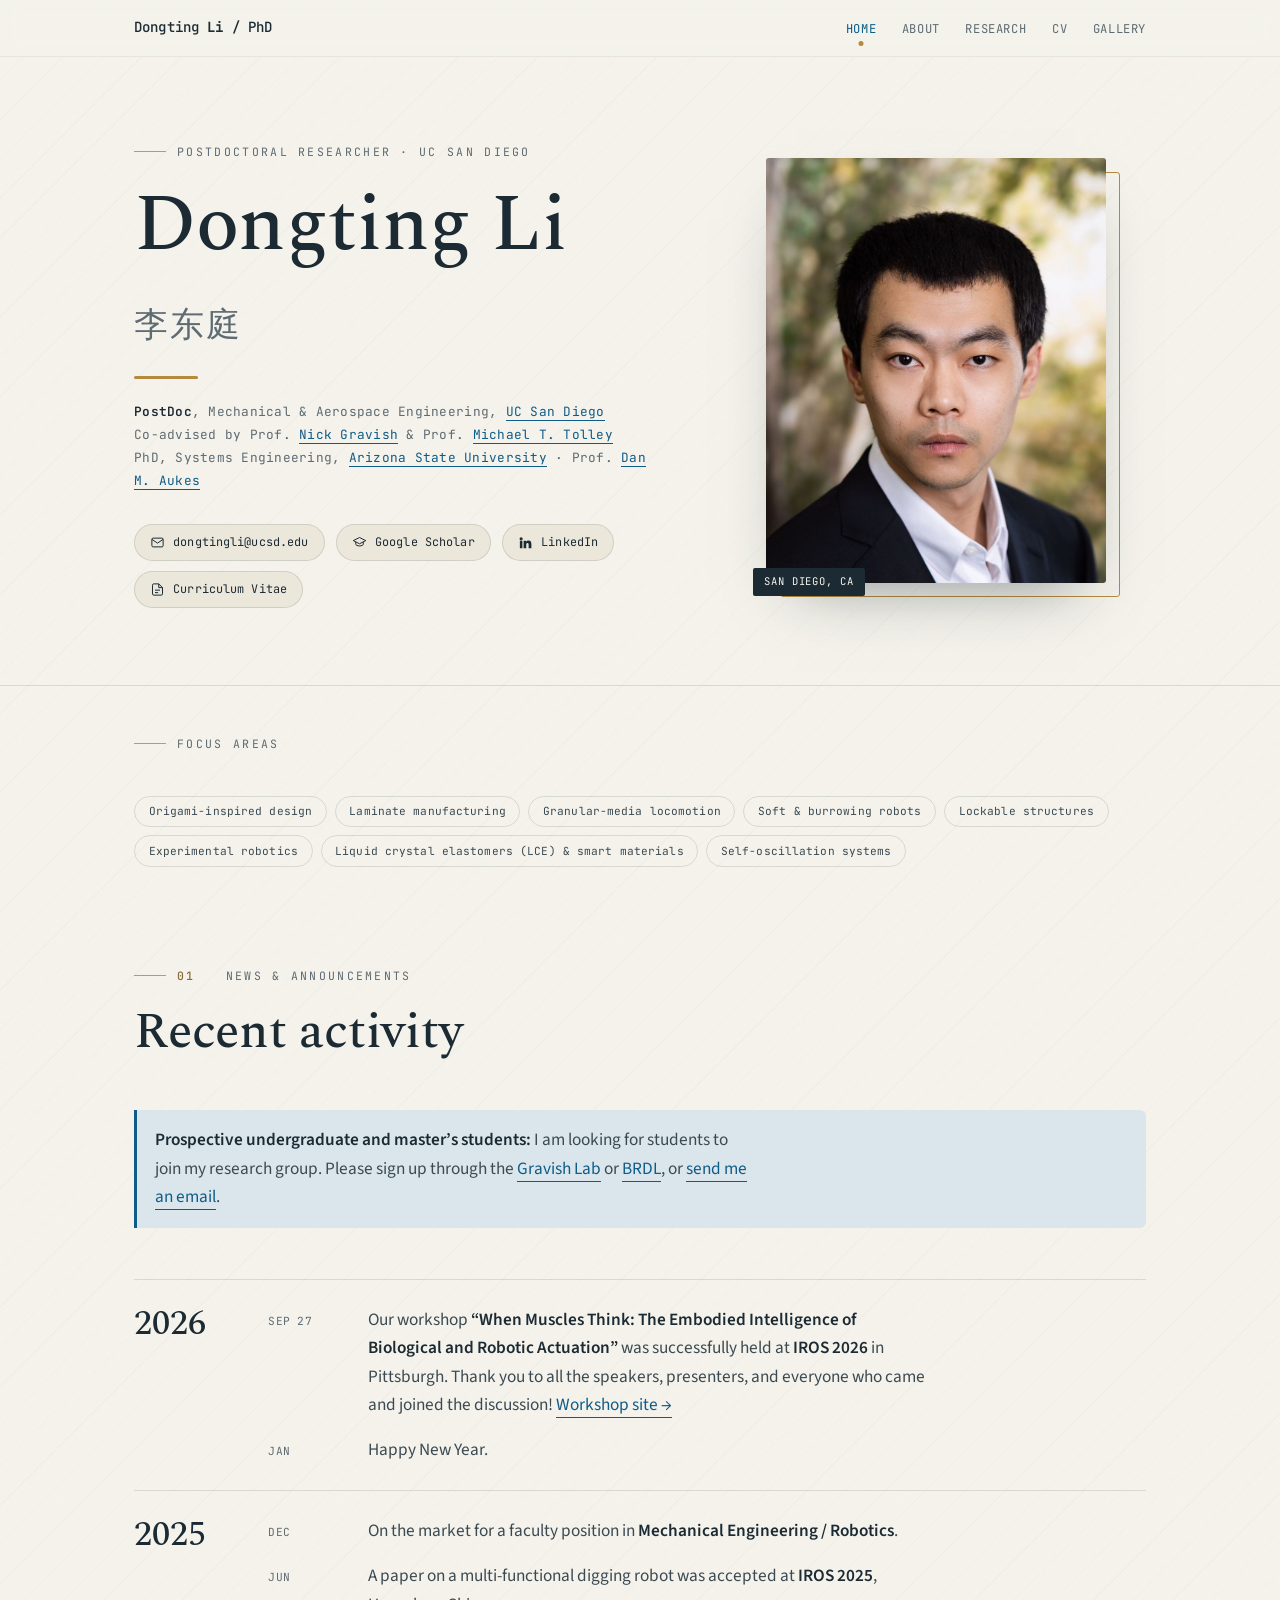
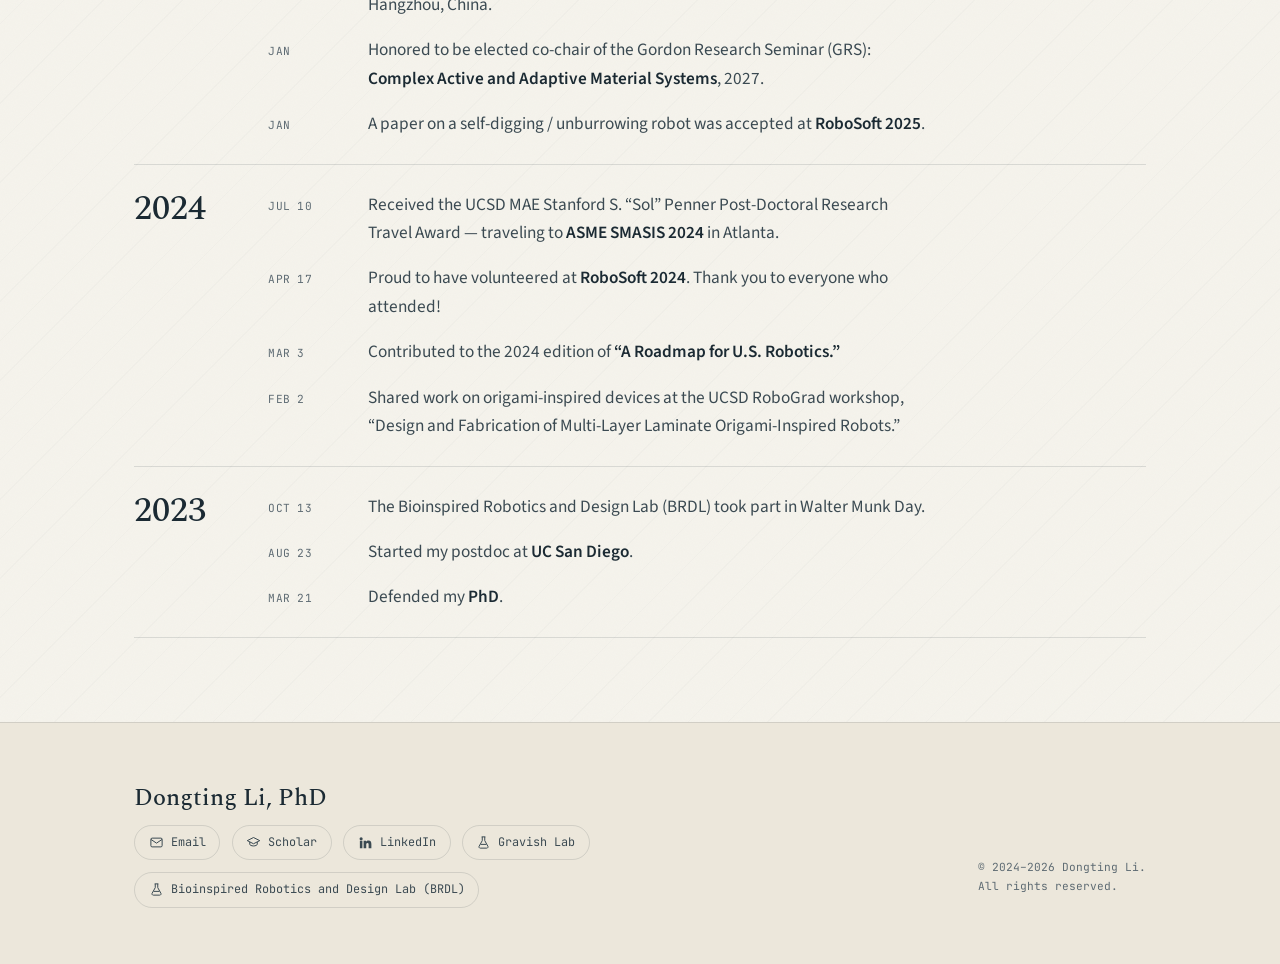
==== commit 88e1ccdf: "feat(home): add student interest callout" ====
--- a/index.html
+++ b/index.html
@@ -100,11 +100,8 @@
       <h2 class="h-lg">Recent activity</h2>
     </div>
 
-    <div class="upcoming reveal">
-      <p class="eyebrow">Upcoming travel &amp; conferences</p>
-      <ul class="upcoming__items">
-        <li class="tag">ASME SMASIS 2026 · Albuquerque, NM</li>
-      </ul>
+    <div class="student-callout reveal">
+      <p><strong>Prospective undergraduate and master’s students:</strong> I am looking for students to join my research group. Please sign up through the <a class="link" href="https://forms.gle/YXJi2ehT7xynzgwa8" target="_blank" rel="noopener">Gravish Lab</a> or <a class="link" href="https://forms.gle/Y8smb1FRY1zhTEFC8" target="_blank" rel="noopener">BRDL</a>, or <a class="link" href="mailto:dongtingli@ucsd.edu">send me an email</a>.</p>
     </div>
 
     <div class="news reveal">
@@ -114,10 +111,6 @@
           <li>
             <span class="news__date">Sep 27</span>
             <p class="news__body">Our workshop <strong>“When Muscles Think: The Embodied Intelligence of Biological and Robotic Actuation”</strong> was successfully held at <strong>IROS 2026</strong> in Pittsburgh. Thank you to all the speakers, presenters, and everyone who came and joined the discussion! <a class="link" href="https://sites.google.com/ucsd.edu/iros26-ws/home" target="_blank" rel="noopener">Workshop site →</a></p>
-          </li>
-          <li>
-            <span class="news__date">May 17</span>
-            <p class="news__body">Our workshop <strong>“When Muscles Think: The Embodied Intelligence of Biological and Robotic Actuation”</strong> was accepted at <strong>IROS 2026</strong>, Pittsburgh, USA. More details coming soon — we plan additional speaker spots, poster / abstract presentations, demos, and more. <a class="link" href="https://sites.google.com/ucsd.edu/iros26-ws/home" target="_blank" rel="noopener">Workshop site →</a></p>
           </li>
           <li>
             <span class="news__date">Jan</span>
--- a/css/style.css
+++ b/css/style.css
@@ -255,11 +255,15 @@
 .shead { margin-bottom: clamp(2rem, 4vw, 3.2rem); max-width: 60ch; }
 
 /* =========================================================================
-   Upcoming travel
-   ========================================================================= */
-.upcoming { margin-bottom: clamp(1.25rem, 2vw, 2rem); }
-.upcoming > .eyebrow { margin-bottom: 0.7rem; }
-.upcoming__items { list-style: none; margin: 0; padding: 0; display: flex; flex-wrap: wrap; gap: 0.65rem; }
+   Student interest callout
+   ========================================================================= */
+.student-callout {
+  background: var(--mist); border-left: 3px solid var(--indigo);
+  border-radius: 0 6px 6px 0; padding: 1rem 1.1rem;
+  margin-bottom: clamp(2rem, 4vw, 3.2rem);
+}
+.student-callout p { margin: 0; max-width: 66ch; color: var(--ink-soft); }
+.student-callout strong { color: var(--ink); }
 
 /* =========================================================================
    News / timeline
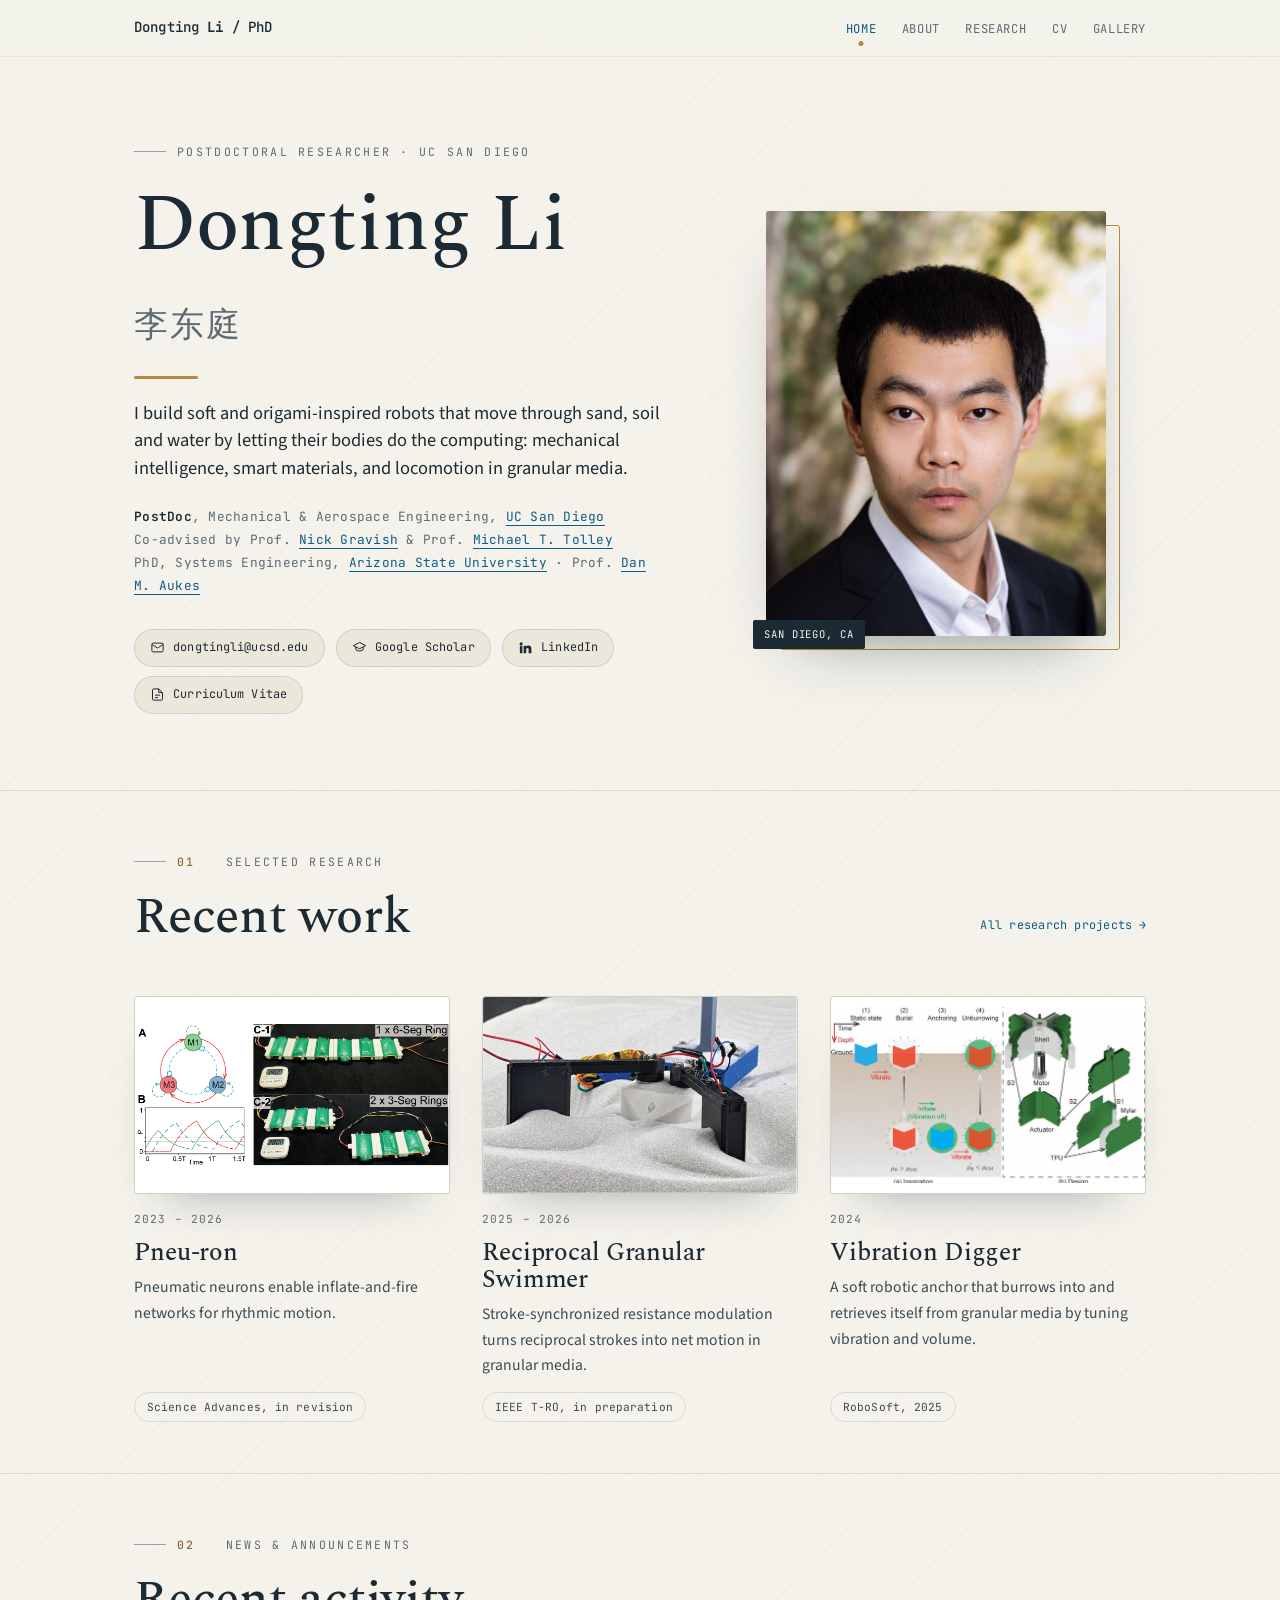
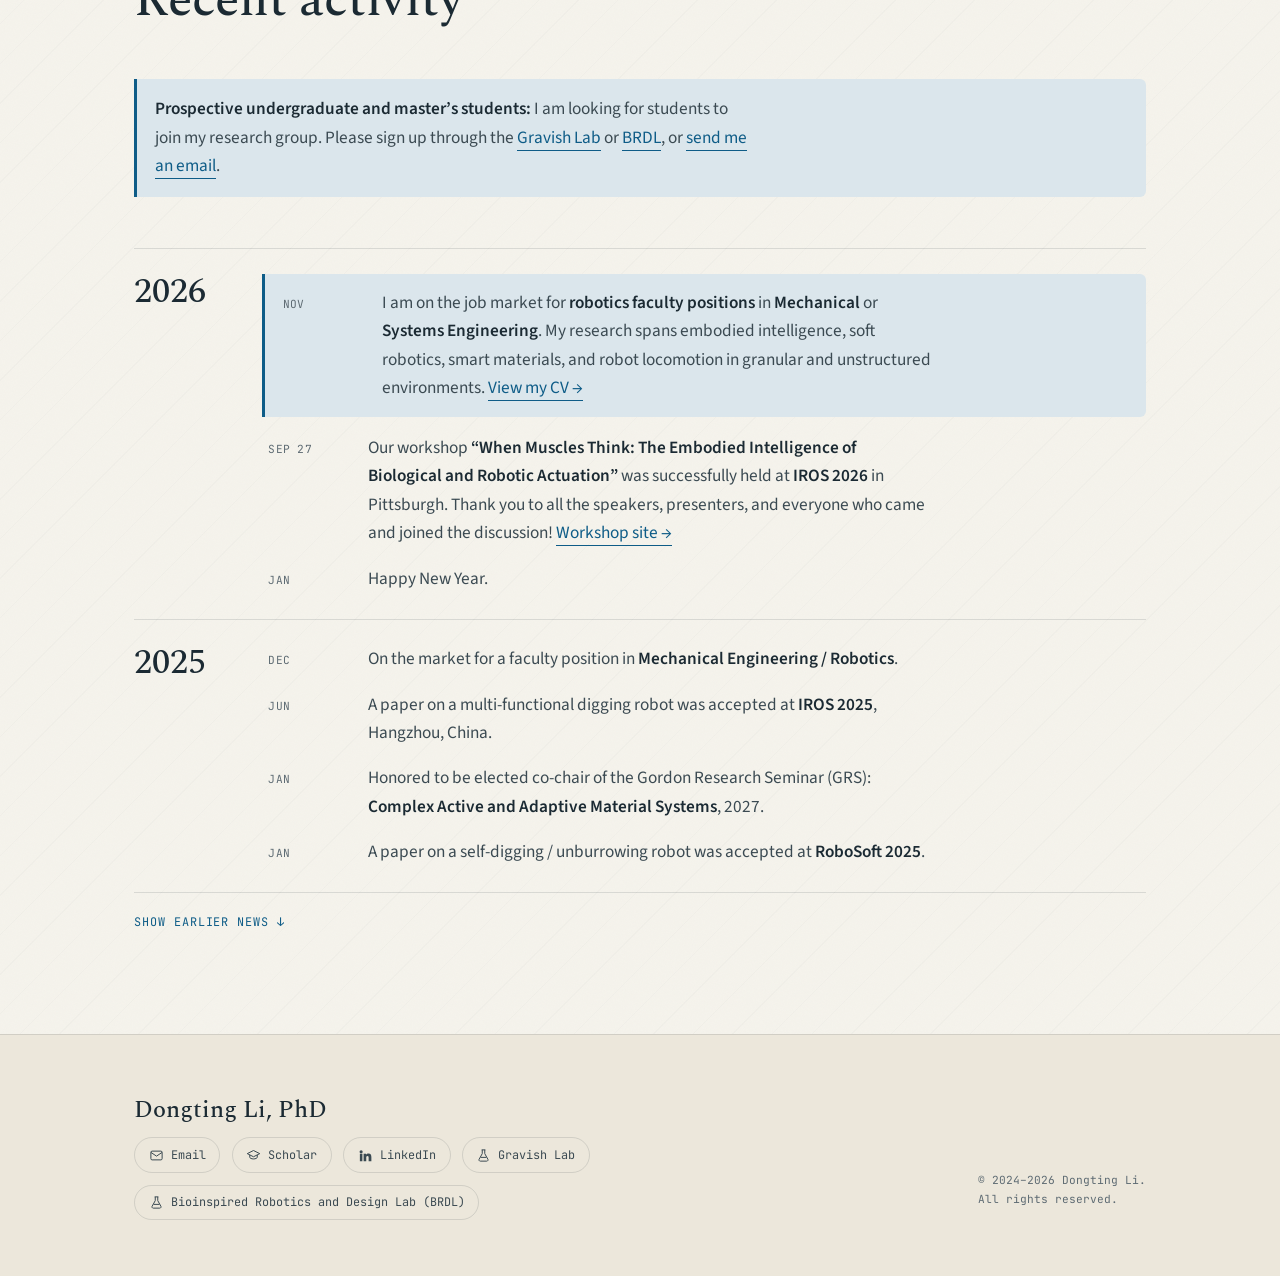
==== commit 2ebd6c73: "Refresh homepage layout from Stitch concept Add a one-line research statement to the hero, a Selecte" ====
--- a/index.html
+++ b/index.html
@@ -44,6 +44,7 @@
       <div class="reveal">
         <p class="eyebrow">Postdoctoral Researcher · UC San Diego</p>
         <h1 class="h-xl hero__title">Dongting&nbsp;Li <span class="zh">李东庭</span></h1>
+        <p class="hero__lede">I build soft and origami-inspired robots that move through sand, soil and water by letting their bodies do the computing: mechanical intelligence, smart materials, and locomotion in granular media.</p>
         <p class="hero__role">
           <b>PostDoc</b>, Mechanical &amp; Aerospace Engineering, <a class="link" href="https://ucsd.edu" target="_blank" rel="noopener">UC San Diego</a><br />
           Co-advised by Prof. <a class="link" href="https://gravishlab.ucsd.edu" target="_blank" rel="noopener">Nick Gravish</a> &amp; Prof. <a class="link" href="https://tolley.eng.ucsd.edu/" target="_blank" rel="noopener">Michael T. Tolley</a><br />
@@ -78,25 +79,47 @@
 
   <hr class="divider" />
 
-  <!-- FOCUS AREAS -->
-  <section class="section--tight wrap reveal">
-    <p class="eyebrow">Focus areas</p>
-    <div class="interests">
-      <span class="tag">Origami-inspired design</span>
-      <span class="tag">Laminate manufacturing</span>
-      <span class="tag">Granular-media locomotion</span>
-      <span class="tag">Soft &amp; burrowing robots</span>
-      <span class="tag">Lockable structures</span>
-      <span class="tag">Experimental robotics</span>
-      <span class="tag">Liquid crystal elastomers (LCE) &amp; smart materials</span>
-      <span class="tag">Self-oscillation systems</span>
+  <!-- SELECTED RESEARCH -->
+  <section class="section wrap">
+    <div class="shead shead--row reveal">
+      <div>
+        <p class="eyebrow"><span class="num">01</span>&nbsp;&nbsp;Selected research</p>
+        <h2 class="h-lg">Recent work</h2>
+      </div>
+      <a class="project__more" href="research.html">All research projects</a>
+    </div>
+
+    <div class="highlights">
+      <a class="hcard reveal" href="research.html">
+        <div class="hcard__media hcard__media--contain"><img src="assets/research/pneu-ron.png" alt="Pneu-ron pneumatic neuron network diagram and soft actuator prototypes" /></div>
+        <span class="project__span">2023 – 2026</span>
+        <h3 class="hcard__title">Pneu-ron</h3>
+        <p class="hcard__desc">Pneumatic neurons enable inflate-and-fire networks for rhythmic motion.</p>
+        <span class="hcard__venue">Science Advances, in revision</span>
+      </a>
+      <a class="hcard reveal" href="research.html">
+        <div class="hcard__media"><img src="assets/research/granular-swimmer.jpg" alt="Reciprocal granular swimmer robot partly buried in sand" /></div>
+        <span class="project__span">2025 – 2026</span>
+        <h3 class="hcard__title">Reciprocal Granular Swimmer</h3>
+        <p class="hcard__desc">Stroke-synchronized resistance modulation turns reciprocal strokes into net motion in granular media.</p>
+        <span class="hcard__venue">IEEE T-RO, in preparation</span>
+      </a>
+      <a class="hcard reveal" href="research.html">
+        <div class="hcard__media hcard__media--contain"><img src="assets/research/unburrow.jpg" alt="Diagram of digging and unburrowing via vibration and volume tuning" /></div>
+        <span class="project__span">2024</span>
+        <h3 class="hcard__title">Vibration Digger</h3>
+        <p class="hcard__desc">A soft robotic anchor that burrows into and retrieves itself from granular media by tuning vibration and volume.</p>
+        <span class="hcard__venue">RoboSoft, 2025</span>
+      </a>
     </div>
   </section>
+
+  <hr class="divider" />
 
   <!-- NEWS -->
   <section class="section wrap">
     <div class="shead reveal">
-      <p class="eyebrow"><span class="num">01</span>&nbsp;&nbsp;News &amp; announcements</p>
+      <p class="eyebrow"><span class="num">02</span>&nbsp;&nbsp;News &amp; announcements</p>
       <h2 class="h-lg">Recent activity</h2>
     </div>
 
@@ -108,6 +131,10 @@
       <div class="news__year">
         <div class="news__yr">2026</div>
         <ul class="news__items">
+          <li class="news__hi">
+            <span class="news__date">Nov</span>
+            <p class="news__body">I am on the job market for <strong>robotics faculty positions</strong> in <strong>Mechanical</strong> or <strong>Systems Engineering</strong>. My research spans embodied intelligence, soft robotics, smart materials, and robot locomotion in granular and unstructured environments. <a class="link" href="cv.html">View my CV →</a></p>
+          </li>
           <li>
             <span class="news__date">Sep 27</span>
             <p class="news__body">Our workshop <strong>“When Muscles Think: The Embodied Intelligence of Biological and Robotic Actuation”</strong> was successfully held at <strong>IROS 2026</strong> in Pittsburgh. Thank you to all the speakers, presenters, and everyone who came and joined the discussion! <a class="link" href="https://sites.google.com/ucsd.edu/iros26-ws/home" target="_blank" rel="noopener">Workshop site →</a></p>
@@ -141,45 +168,48 @@
         </ul>
       </div>
 
-      <div class="news__year">
-        <div class="news__yr">2024</div>
-        <ul class="news__items">
-          <li>
-            <span class="news__date">Jul 10</span>
-            <p class="news__body">Received the UCSD MAE Stanford S. “Sol” Penner Post-Doctoral Research Travel Award — traveling to <strong>ASME SMASIS 2024</strong> in Atlanta.</p>
-          </li>
-          <li>
-            <span class="news__date">Apr 17</span>
-            <p class="news__body">Proud to have volunteered at <strong>RoboSoft 2024</strong>. Thank you to everyone who attended!</p>
-          </li>
-          <li>
-            <span class="news__date">Mar 3</span>
-            <p class="news__body">Contributed to the 2024 edition of <strong>“A Roadmap for U.S. Robotics.”</strong></p>
-          </li>
-          <li>
-            <span class="news__date">Feb 2</span>
-            <p class="news__body">Shared work on origami-inspired devices at the UCSD RoboGrad workshop, “Design and Fabrication of Multi-Layer Laminate Origami-Inspired Robots.”</p>
-          </li>
-        </ul>
-      </div>
-
-      <div class="news__year">
-        <div class="news__yr">2023</div>
-        <ul class="news__items">
-          <li>
-            <span class="news__date">Oct 13</span>
-            <p class="news__body">The Bioinspired Robotics and Design Lab (BRDL) took part in Walter Munk Day.</p>
-          </li>
-          <li>
-            <span class="news__date">Aug 23</span>
-            <p class="news__body">Started my postdoc at <strong>UC San Diego</strong>.</p>
-          </li>
-          <li>
-            <span class="news__date">Mar 21</span>
-            <p class="news__body">Defended my <strong>PhD</strong>.</p>
-          </li>
-        </ul>
-      </div>
+      <details class="news__more">
+        <summary>Show earlier news</summary>
+        <div class="news__year">
+          <div class="news__yr">2024</div>
+          <ul class="news__items">
+            <li>
+              <span class="news__date">Jul 10</span>
+              <p class="news__body">Received the UCSD MAE Stanford S. “Sol” Penner Post-Doctoral Research Travel Award — traveling to <strong>ASME SMASIS 2024</strong> in Atlanta.</p>
+            </li>
+            <li>
+              <span class="news__date">Apr 17</span>
+              <p class="news__body">Proud to have volunteered at <strong>RoboSoft 2024</strong>. Thank you to everyone who attended!</p>
+            </li>
+            <li>
+              <span class="news__date">Mar 3</span>
+              <p class="news__body">Contributed to the 2024 edition of <strong>“A Roadmap for U.S. Robotics.”</strong></p>
+            </li>
+            <li>
+              <span class="news__date">Feb 2</span>
+              <p class="news__body">Shared work on origami-inspired devices at the UCSD RoboGrad workshop, “Design and Fabrication of Multi-Layer Laminate Origami-Inspired Robots.”</p>
+            </li>
+          </ul>
+        </div>
+
+        <div class="news__year">
+          <div class="news__yr">2023</div>
+          <ul class="news__items">
+            <li>
+              <span class="news__date">Oct 13</span>
+              <p class="news__body">The Bioinspired Robotics and Design Lab (BRDL) took part in Walter Munk Day.</p>
+            </li>
+            <li>
+              <span class="news__date">Aug 23</span>
+              <p class="news__body">Started my postdoc at <strong>UC San Diego</strong>.</p>
+            </li>
+            <li>
+              <span class="news__date">Mar 21</span>
+              <p class="news__body">Defended my <strong>PhD</strong>.</p>
+            </li>
+          </ul>
+        </div>
+      </details>
     </div>
   </section>
 
--- a/css/style.css
+++ b/css/style.css
@@ -473,3 +473,46 @@
 .divider { height: 1px; background: var(--line); border: 0; margin: 0; }
 .center { text-align: center; }
 .mt-0 { margin-top: 0; }
+
+/* =========================================================================
+   Homepage refresh: research statement, selected research, earlier news
+   ========================================================================= */
+.hero__lede {
+  font-size: clamp(1.15rem, 1.4vw, 1.4rem); line-height: 1.5; color: var(--ink);
+  max-width: 34em; margin-bottom: 1.4rem;
+}
+.shead--row { max-width: none; display: flex; flex-wrap: wrap; justify-content: space-between; align-items: flex-end; gap: 1rem 2rem; }
+.highlights { display: grid; grid-template-columns: repeat(3, 1fr); gap: clamp(1.2rem, 2.5vw, 2rem); }
+.hcard { display: flex; flex-direction: column; text-decoration: none; color: inherit; }
+.hcard__media {
+  border-radius: 4px; overflow: hidden; background: var(--sand);
+  border: 1px solid var(--line); box-shadow: 0 24px 50px -34px var(--shadow);
+  margin-bottom: 1rem;
+}
+.hcard__media img { width: 100%; aspect-ratio: 16/10; object-fit: cover; transition: transform 0.7s var(--ease); }
+.hcard:hover .hcard__media img { transform: scale(1.035); }
+.hcard__title { font-size: clamp(1.3rem, 2vw, 1.55rem); margin-bottom: 0.5rem; transition: color 0.2s; }
+.hcard:hover .hcard__title { color: var(--indigo); }
+.hcard__desc { color: var(--ink-soft); font-size: 0.98rem; margin-bottom: 0.8rem; }
+.hcard__venue {
+  margin-top: auto; align-self: flex-start;
+  font-family: var(--f-mono); font-size: 0.7rem; letter-spacing: 0.01em; color: var(--ink-soft);
+  border: 1px solid var(--line); border-radius: 100px; padding: 0.3rem 0.75rem;
+}
+@media (max-width: 860px) { .highlights { grid-template-columns: 1fr; gap: 2.2rem; } }
+
+.news__more { border-top: 1px solid var(--line); }
+.news__more > summary {
+  list-style: none; cursor: pointer; padding-block: 1.2rem;
+  font-family: var(--f-mono); font-size: 0.74rem; letter-spacing: 0.08em; text-transform: uppercase;
+  color: var(--indigo); transition: color 0.2s;
+}
+.news__more > summary::-webkit-details-marker { display: none; }
+.news__more > summary::after { content: " ↓"; }
+.news__more[open] > summary::after { content: " ↑"; }
+.news__more > summary:hover { color: var(--gold-ink); }
+.news__more .news__year:first-of-type { border-top: 1px solid var(--line); }
+
+.hcard__media--contain img { object-fit: contain; background: #fff; }
+.hcard:hover .hcard__media--contain img { transform: none; }
+.shead--row .project__more { margin-bottom: 0.6rem; }
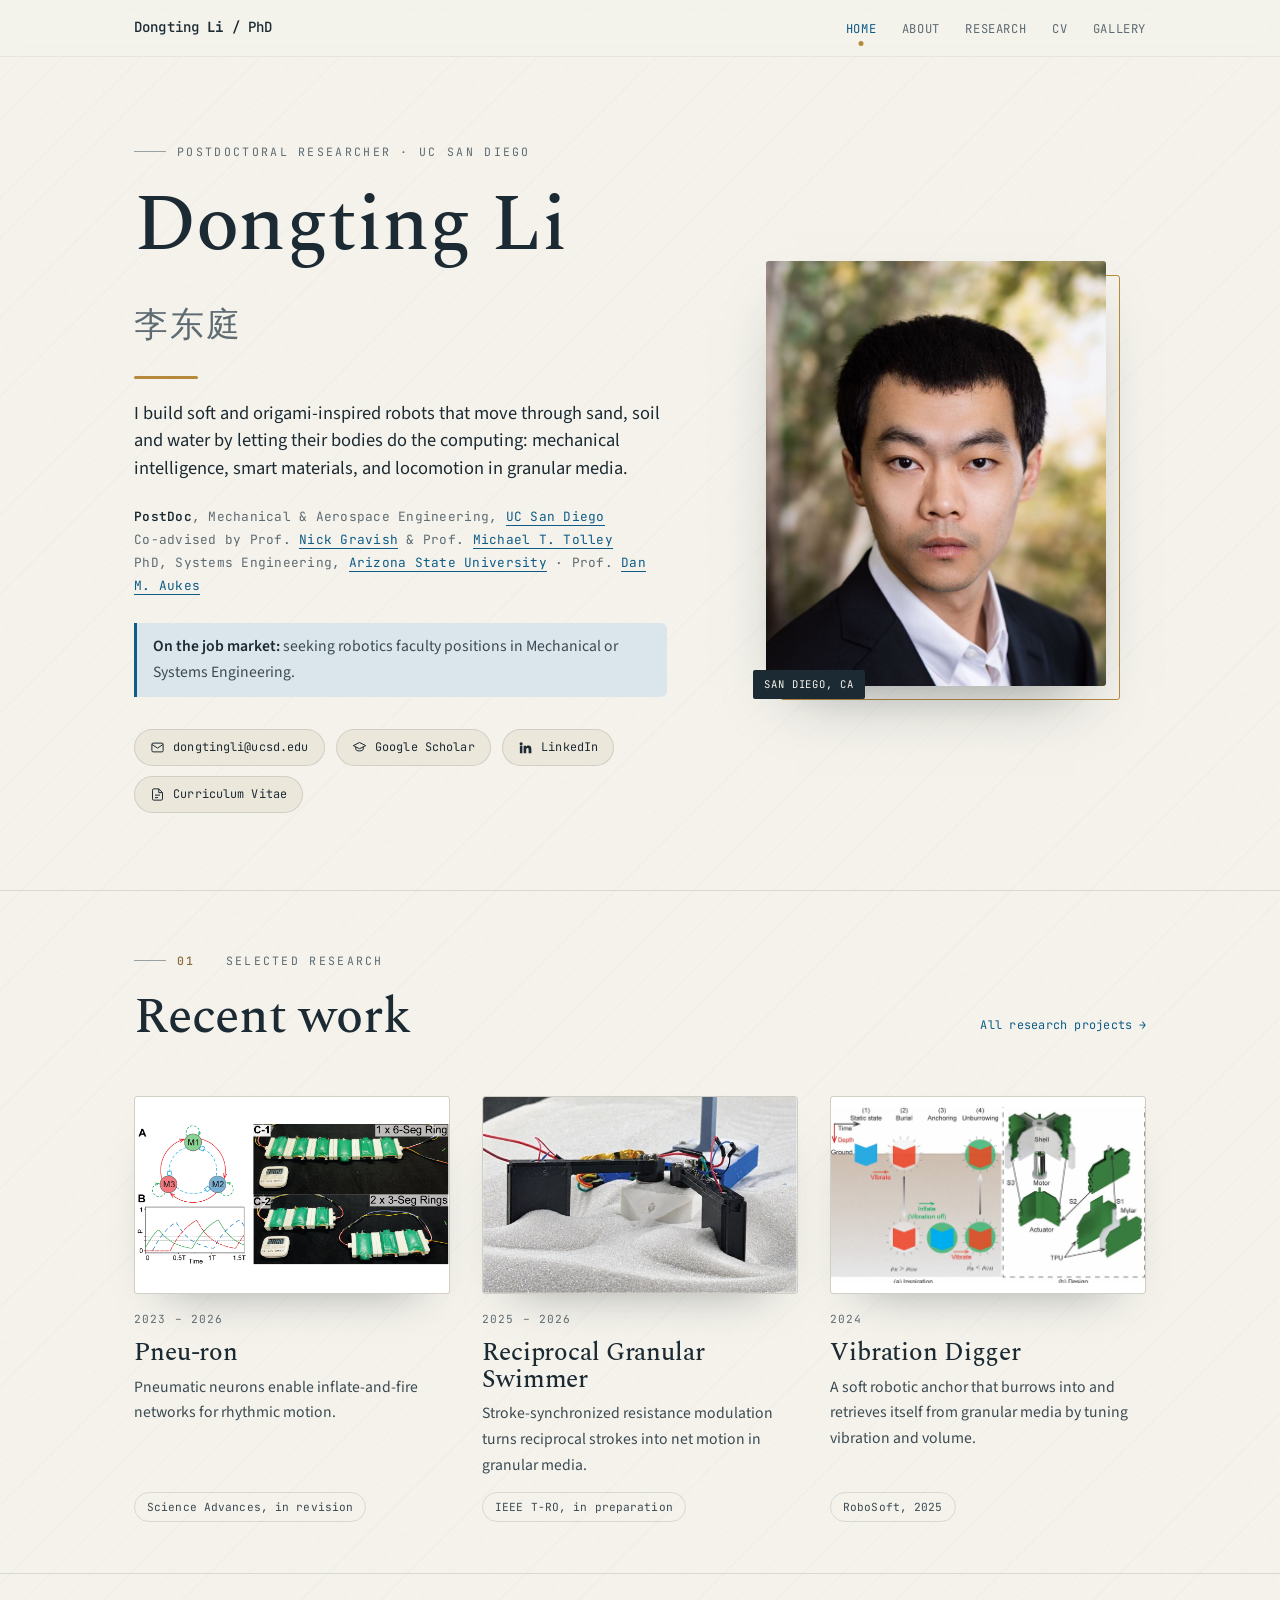
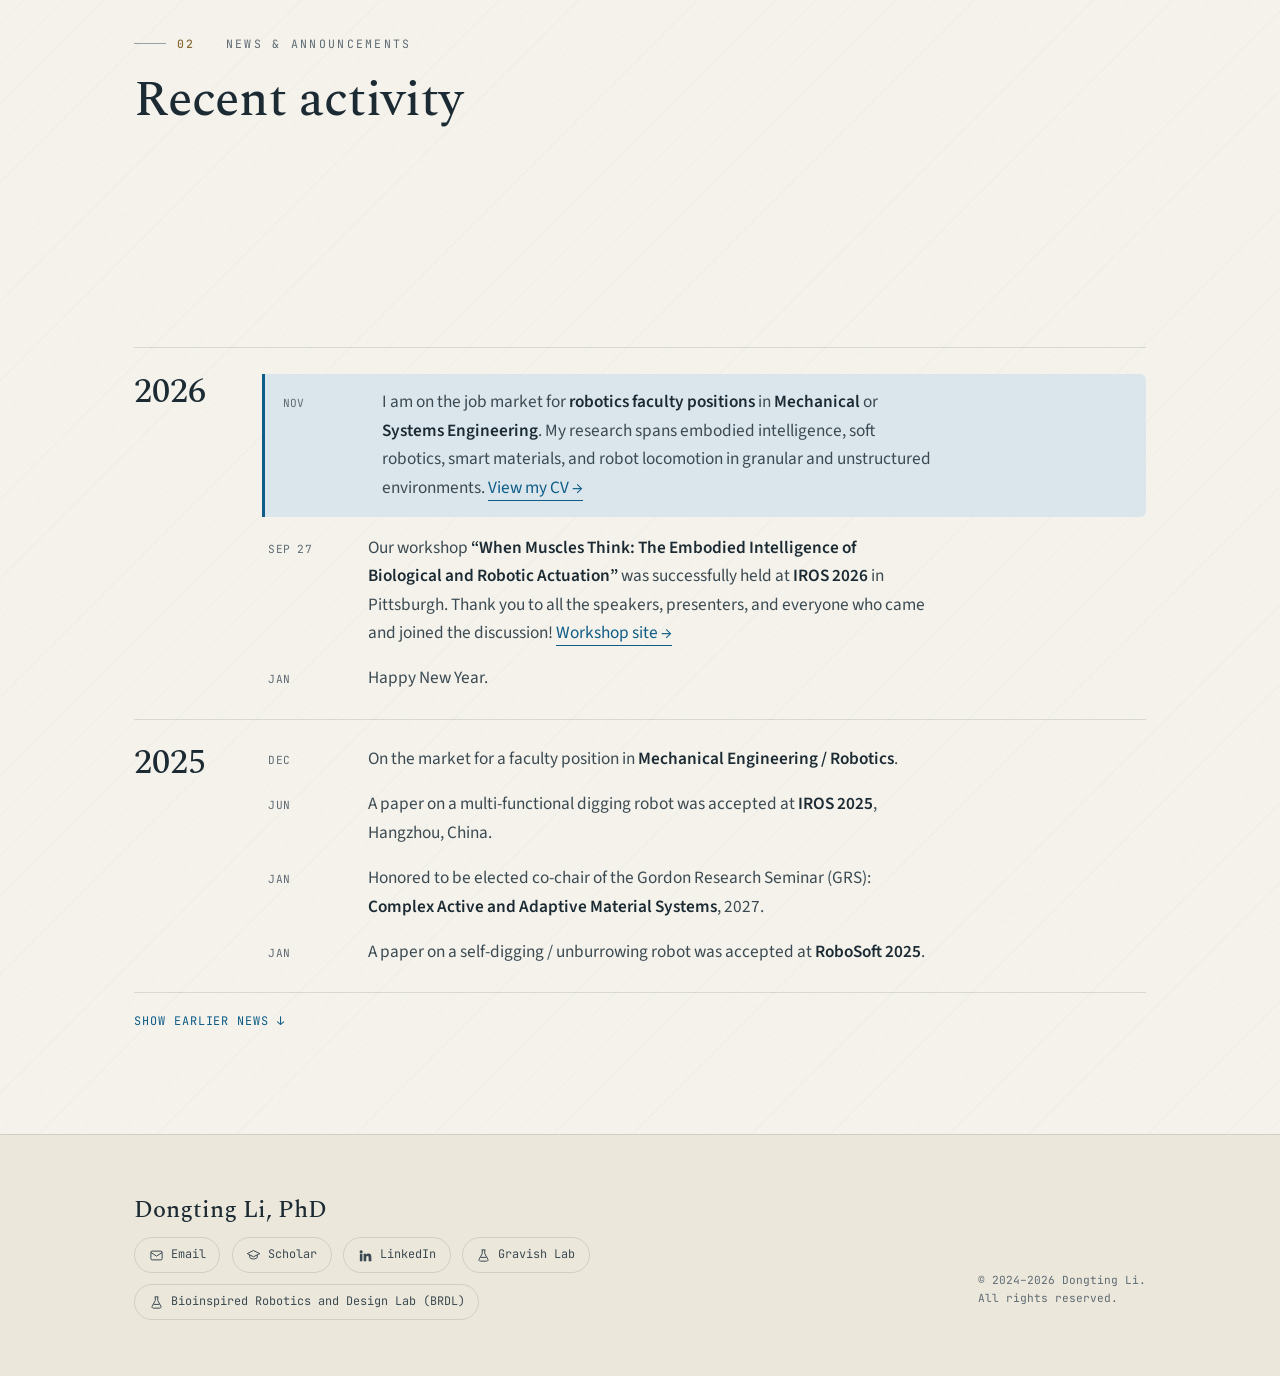
==== commit 9ae8d206: "Add job-market note to homepage hero Co-Authored-By: Claude Opus 5.5 <noreply@anthropic.com> Claude-" ====
--- a/index.html
+++ b/index.html
@@ -50,6 +50,7 @@
           Co-advised by Prof. <a class="link" href="https://gravishlab.ucsd.edu" target="_blank" rel="noopener">Nick Gravish</a> &amp; Prof. <a class="link" href="https://tolley.eng.ucsd.edu/" target="_blank" rel="noopener">Michael T. Tolley</a><br />
           PhD, Systems Engineering, <a class="link" href="https://asu.edu" target="_blank" rel="noopener">Arizona State University</a> · Prof. <a class="link" href="https://danaukes.com/" target="_blank" rel="noopener">Dan M. Aukes</a>
         </p>
+        <p class="hero__market"><strong>On the job market:</strong> seeking robotics faculty positions in Mechanical or Systems Engineering.</p>
         <div class="contacts">
           <a class="chip" href="mailto:dongtingli@ucsd.edu">
             <svg viewBox="0 0 24 24" fill="none" stroke="currentColor" stroke-width="1.6"><rect x="3" y="5" width="18" height="14" rx="2"/><path d="m3 7 9 6 9-6"/></svg>
--- a/css/style.css
+++ b/css/style.css
@@ -516,3 +516,9 @@
 .hcard__media--contain img { object-fit: contain; background: #fff; }
 .hcard:hover .hcard__media--contain img { transform: none; }
 .shead--row .project__more { margin-bottom: 0.6rem; }
+.hero__market {
+  background: var(--mist); border-left: 3px solid var(--indigo); border-radius: 0 6px 6px 0;
+  padding: 0.7rem 1rem; margin: 0 0 0.4rem; max-width: 34em;
+  font-size: 0.98rem; color: var(--ink-soft);
+}
+.hero__market strong { color: var(--ink); }
